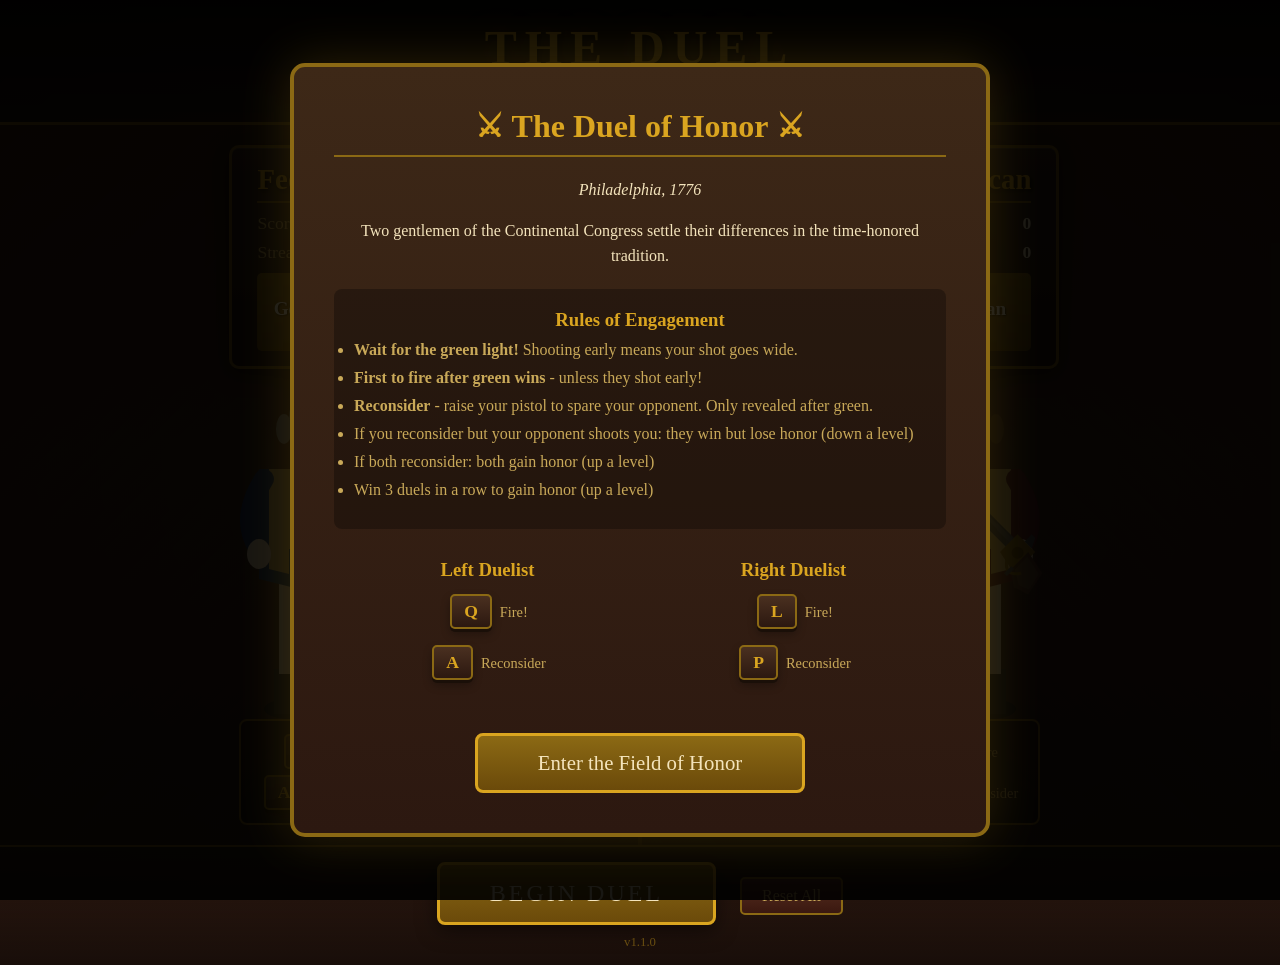
==== duel/index.html @ b69db651 "Fix keyboard input, add version, continuous play mode - v1.1.0: Add version number in footer - Fix k" ====
<!DOCTYPE html>
<html lang="en">
<head>
    <meta charset="UTF-8">
    <meta name="viewport" content="width=device-width, initial-scale=1.0">
    <title>The Duel - 1776</title>
    <style>
        * {
            margin: 0;
            padding: 0;
            box-sizing: border-box;
        }

        @keyframes flicker {
            0%, 100% { opacity: 1; }
            50% { opacity: 0.8; }
        }

        @keyframes pulse {
            0%, 100% { transform: scale(1); }
            50% { transform: scale(1.05); }
        }

        @keyframes shake {
            0%, 100% { transform: translateX(0); }
            25% { transform: translateX(-5px); }
            75% { transform: translateX(5px); }
        }

        @keyframes smoke {
            0% { opacity: 0.8; transform: translateY(0) scale(1); }
            100% { opacity: 0; transform: translateY(-50px) scale(2); }
        }

        @keyframes recoil-left {
            0% { transform: rotate(-45deg) translateX(0); }
            20% { transform: rotate(-30deg) translateX(-10px); }
            100% { transform: rotate(-45deg) translateX(0); }
        }

        @keyframes recoil-right {
            0% { transform: rotate(45deg) scaleX(-1) translateX(0); }
            20% { transform: rotate(30deg) scaleX(-1) translateX(-10px); }
            100% { transform: rotate(45deg) scaleX(-1) translateX(0); }
        }

        @keyframes raise-left {
            0% { transform: rotate(-45deg); }
            100% { transform: rotate(-120deg); }
        }

        @keyframes raise-right {
            0% { transform: rotate(45deg) scaleX(-1); }
            100% { transform: rotate(120deg) scaleX(-1); }
        }

        body {
            font-family: 'Georgia', serif;
            background: linear-gradient(to bottom, #2c1810 0%, #4a3020 50%, #3d2817 100%);
            min-height: 100vh;
            color: #f4e4bc;
            overflow: hidden;
            outline: none;
        }

        .game-container {
            display: flex;
            flex-direction: column;
            height: 100vh;
            background-image:
                radial-gradient(ellipse at center, transparent 0%, rgba(0,0,0,0.3) 100%);
        }

        /* Header */
        .header {
            text-align: center;
            padding: 20px;
            background: linear-gradient(to bottom, rgba(0,0,0,0.5), transparent);
            border-bottom: 3px solid #8b6914;
        }

        .title {
            font-size: 3rem;
            font-weight: bold;
            text-shadow: 3px 3px 6px rgba(0,0,0,0.8), 0 0 20px rgba(139,105,20,0.5);
            letter-spacing: 8px;
            color: #daa520;
            animation: flicker 3s infinite;
        }

        .subtitle {
            font-size: 1.2rem;
            font-style: italic;
            color: #c9a959;
            margin-top: 5px;
        }

        /* Main Arena */
        .arena {
            flex: 1;
            display: flex;
            position: relative;
        }

        /* Player Sides */
        .player-side {
            flex: 1;
            display: flex;
            flex-direction: column;
            align-items: center;
            justify-content: space-between;
            padding: 20px;
            position: relative;
        }

        .player-left {
            background: linear-gradient(135deg, rgba(70,40,20,0.8) 0%, transparent 100%);
            border-right: 2px solid rgba(139,105,20,0.3);
        }

        .player-right {
            background: linear-gradient(225deg, rgba(70,40,20,0.8) 0%, transparent 100%);
            border-left: 2px solid rgba(139,105,20,0.3);
        }

        /* Player Stats */
        .player-stats {
            background: linear-gradient(to bottom, #3d2817, #2c1810);
            border: 3px solid #8b6914;
            border-radius: 10px;
            padding: 15px 25px;
            text-align: center;
            box-shadow: 0 5px 20px rgba(0,0,0,0.5), inset 0 1px 0 rgba(255,255,255,0.1);
        }

        .player-name {
            font-size: 1.8rem;
            font-weight: bold;
            color: #daa520;
            text-shadow: 2px 2px 4px rgba(0,0,0,0.8);
            margin-bottom: 10px;
            border-bottom: 2px solid #8b6914;
            padding-bottom: 5px;
        }

        .stat-row {
            display: flex;
            justify-content: space-between;
            margin: 8px 0;
            font-size: 1.1rem;
        }

        .stat-label {
            color: #c9a959;
        }

        .stat-value {
            color: #f4e4bc;
            font-weight: bold;
            min-width: 40px;
            text-align: right;
        }

        .level-display {
            margin-top: 10px;
            padding: 8px 15px;
            background: linear-gradient(to bottom, #8b6914, #6b4a0a);
            border-radius: 5px;
            font-size: 1.2rem;
        }

        .level-title {
            font-size: 0.9rem;
            color: #f4e4bc;
        }

        .level-name {
            font-weight: bold;
            color: #fff;
            text-shadow: 1px 1px 2px rgba(0,0,0,0.8);
        }

        /* Duelist Display */
        .duelist-area {
            flex: 1;
            display: flex;
            align-items: center;
            justify-content: center;
            position: relative;
        }

        .duelist {
            position: relative;
            width: 200px;
            height: 350px;
        }

        .duelist-body {
            position: absolute;
            bottom: 0;
            width: 100%;
            height: 100%;
        }

        .pistol-container {
            position: absolute;
            width: 120px;
            height: 60px;
            transition: transform 0.3s ease;
        }

        .player-left .pistol-container {
            right: -20px;
            top: 100px;
            transform: rotate(-45deg);
            transform-origin: left center;
        }

        .player-right .pistol-container {
            left: -20px;
            top: 100px;
            transform: rotate(45deg) scaleX(-1);
            transform-origin: right center;
        }

        .pistol-container.firing-left {
            animation: recoil-left 0.3s ease-out;
        }

        .pistol-container.firing-right {
            animation: recoil-right 0.3s ease-out;
        }

        .pistol-container.raised-left {
            animation: raise-left 0.5s ease-out forwards;
        }

        .pistol-container.raised-right {
            animation: raise-right 0.5s ease-out forwards;
        }

        .smoke-effect {
            position: absolute;
            width: 40px;
            height: 40px;
            background: radial-gradient(circle, rgba(200,200,200,0.8) 0%, transparent 70%);
            border-radius: 50%;
            pointer-events: none;
            opacity: 0;
        }

        .smoke-effect.active {
            animation: smoke 1s ease-out forwards;
        }

        .player-left .smoke-effect {
            right: -60px;
            top: 80px;
        }

        .player-right .smoke-effect {
            left: -60px;
            top: 80px;
        }

        /* Controls Display */
        .controls-display {
            background: rgba(0,0,0,0.3);
            border: 2px solid #8b6914;
            border-radius: 8px;
            padding: 10px 20px;
            text-align: center;
        }

        .control-key {
            display: inline-block;
            background: linear-gradient(to bottom, #4a3020, #2c1810);
            border: 2px solid #8b6914;
            border-radius: 5px;
            padding: 5px 12px;
            margin: 3px;
            font-weight: bold;
            font-size: 1.1rem;
            color: #daa520;
            box-shadow: 0 3px 0 #1a0f08, 0 5px 10px rgba(0,0,0,0.3);
        }

        .control-label {
            font-size: 0.9rem;
            color: #c9a959;
            margin-left: 5px;
        }

        /* Center Area - Countdown */
        .center-area {
            position: absolute;
            left: 50%;
            top: 50%;
            transform: translate(-50%, -50%);
            text-align: center;
            z-index: 10;
        }

        .countdown-lights {
            display: flex;
            flex-direction: column;
            gap: 15px;
            padding: 30px;
            background: linear-gradient(to bottom, #1a1a1a, #2d2d2d);
            border: 4px solid #444;
            border-radius: 15px;
            box-shadow: 0 10px 40px rgba(0,0,0,0.8), inset 0 2px 0 rgba(255,255,255,0.1);
        }

        .light-row {
            display: flex;
            gap: 15px;
            justify-content: center;
        }

        .light {
            width: 40px;
            height: 40px;
            border-radius: 50%;
            background: #333;
            border: 3px solid #555;
            box-shadow: inset 0 -5px 10px rgba(0,0,0,0.5);
            transition: all 0.2s ease;
        }

        .light.red-on {
            background: radial-gradient(circle at 30% 30%, #ff6666, #cc0000);
            box-shadow: 0 0 20px #ff0000, 0 0 40px #ff0000, inset 0 -5px 10px rgba(0,0,0,0.3);
        }

        .light.green-on {
            background: radial-gradient(circle at 30% 30%, #66ff66, #00cc00);
            box-shadow: 0 0 20px #00ff00, 0 0 40px #00ff00, inset 0 -5px 10px rgba(0,0,0,0.3);
        }

        /* Messages */
        .message-display {
            position: absolute;
            left: 50%;
            top: 30%;
            transform: translate(-50%, -50%);
            text-align: center;
            z-index: 20;
        }

        .message-text {
            font-size: 2.5rem;
            font-weight: bold;
            text-shadow: 3px 3px 6px rgba(0,0,0,0.8);
            padding: 20px 40px;
            background: rgba(0,0,0,0.7);
            border: 3px solid #8b6914;
            border-radius: 10px;
        }

        .message-text.winner {
            color: #ffd700;
            animation: pulse 0.5s infinite;
        }

        .message-text.draw {
            color: #87ceeb;
        }

        .message-text.early {
            color: #ff6b6b;
            animation: shake 0.3s infinite;
        }

        .message-text.honor {
            color: #9370db;
        }

        /* Action Display */
        .action-display {
            position: absolute;
            bottom: 150px;
            font-size: 1.5rem;
            padding: 10px 20px;
            background: rgba(0,0,0,0.7);
            border-radius: 8px;
            border: 2px solid #8b6914;
            opacity: 0;
            transition: opacity 0.3s ease;
        }

        .action-display.visible {
            opacity: 1;
        }

        .action-display.shot {
            color: #ff6b6b;
        }

        .action-display.reconsidered {
            color: #87ceeb;
        }

        .action-display.early {
            color: #ff4444;
        }

        .player-left .action-display {
            left: 50%;
            transform: translateX(-50%);
        }

        .player-right .action-display {
            right: 50%;
            transform: translateX(50%);
        }

        /* Footer */
        .footer {
            text-align: center;
            padding: 15px;
            background: linear-gradient(to top, rgba(0,0,0,0.5), transparent);
            border-top: 2px solid #8b6914;
        }

        .start-btn {
            background: linear-gradient(to bottom, #8b6914, #6b4a0a);
            color: #f4e4bc;
            border: 3px solid #daa520;
            padding: 15px 50px;
            font-size: 1.5rem;
            font-family: 'Georgia', serif;
            cursor: pointer;
            border-radius: 8px;
            box-shadow: 0 5px 20px rgba(0,0,0,0.5);
            transition: all 0.2s ease;
            text-transform: uppercase;
            letter-spacing: 3px;
        }

        .start-btn:hover {
            background: linear-gradient(to bottom, #a07818, #8b6914);
            transform: translateY(-2px);
            box-shadow: 0 8px 25px rgba(0,0,0,0.6);
        }

        .start-btn:active {
            transform: translateY(0);
        }

        .start-btn:disabled {
            opacity: 0.5;
            cursor: not-allowed;
            transform: none;
        }

        .reset-btn {
            background: linear-gradient(to bottom, #5a3020, #3a1810);
            color: #c9a959;
            border: 2px solid #8b6914;
            padding: 8px 20px;
            font-size: 1rem;
            font-family: 'Georgia', serif;
            cursor: pointer;
            border-radius: 5px;
            margin-left: 20px;
            transition: all 0.2s ease;
        }

        .reset-btn:hover {
            background: linear-gradient(to bottom, #6a4030, #4a2820);
        }

        .version {
            margin-top: 10px;
            font-size: 0.8rem;
            color: #8b6914;
            opacity: 0.7;
        }

        /* Instructions Modal */
        .instructions-overlay {
            position: fixed;
            top: 0;
            left: 0;
            right: 0;
            bottom: 0;
            background: rgba(0,0,0,0.9);
            display: flex;
            align-items: center;
            justify-content: center;
            z-index: 100;
        }

        .instructions-overlay.hidden {
            display: none;
        }

        .instructions-box {
            background: linear-gradient(to bottom, #3d2817, #2c1810);
            border: 4px solid #8b6914;
            border-radius: 15px;
            padding: 40px;
            max-width: 700px;
            text-align: center;
            box-shadow: 0 0 50px rgba(139,105,20,0.3);
        }

        .instructions-box h2 {
            color: #daa520;
            font-size: 2rem;
            margin-bottom: 20px;
            border-bottom: 2px solid #8b6914;
            padding-bottom: 10px;
        }

        .instructions-box p {
            margin: 15px 0;
            line-height: 1.6;
            color: #f4e4bc;
        }

        .instructions-box .rules {
            text-align: left;
            margin: 20px 0;
            padding: 20px;
            background: rgba(0,0,0,0.3);
            border-radius: 8px;
        }

        .instructions-box .rules li {
            margin: 10px 0;
            color: #c9a959;
        }

        .instructions-box .keys-display {
            display: flex;
            justify-content: space-around;
            margin: 30px 0;
        }

        .key-group {
            text-align: center;
        }

        .key-group h3 {
            color: #daa520;
            margin-bottom: 10px;
        }

        .begin-btn {
            background: linear-gradient(to bottom, #8b6914, #6b4a0a);
            color: #f4e4bc;
            border: 3px solid #daa520;
            padding: 15px 60px;
            font-size: 1.3rem;
            font-family: 'Georgia', serif;
            cursor: pointer;
            border-radius: 8px;
            margin-top: 20px;
            transition: all 0.2s ease;
        }

        .begin-btn:hover {
            background: linear-gradient(to bottom, #a07818, #8b6914);
        }

        /* Level Stars */
        .level-stars {
            color: #ffd700;
            font-size: 1.2rem;
            letter-spacing: 3px;
        }
    </style>
</head>
<body tabindex="0">
    <!-- Instructions Overlay -->
    <div class="instructions-overlay" id="instructionsOverlay">
        <div class="instructions-box">
            <h2>⚔ The Duel of Honor ⚔</h2>
            <p><em>Philadelphia, 1776</em></p>
            <p>Two gentlemen of the Continental Congress settle their differences in the time-honored tradition.</p>

            <div class="rules">
                <h3 style="color: #daa520; text-align: center;">Rules of Engagement</h3>
                <ul>
                    <li><strong>Wait for the green light!</strong> Shooting early means your shot goes wide.</li>
                    <li><strong>First to fire after green wins</strong> - unless they shot early!</li>
                    <li><strong>Reconsider</strong> - raise your pistol to spare your opponent. Only revealed after green.</li>
                    <li>If you reconsider but your opponent shoots you: they win but lose honor (down a level)</li>
                    <li>If both reconsider: both gain honor (up a level)</li>
                    <li>Win 3 duels in a row to gain honor (up a level)</li>
                </ul>
            </div>

            <div class="keys-display">
                <div class="key-group">
                    <h3>Left Duelist</h3>
                    <div><span class="control-key">Q</span><span class="control-label">Fire!</span></div>
                    <div style="margin-top: 10px;"><span class="control-key">A</span><span class="control-label">Reconsider</span></div>
                </div>
                <div class="key-group">
                    <h3>Right Duelist</h3>
                    <div><span class="control-key">L</span><span class="control-label">Fire!</span></div>
                    <div style="margin-top: 10px;"><span class="control-key">P</span><span class="control-label">Reconsider</span></div>
                </div>
            </div>

            <button class="begin-btn" onclick="closeInstructions()">Enter the Field of Honor</button>
        </div>
    </div>

    <div class="game-container">
        <!-- Header -->
        <header class="header">
            <h1 class="title">THE DUEL</h1>
            <p class="subtitle">A Matter of Honor — Anno Domini 1776</p>
        </header>

        <!-- Main Arena -->
        <main class="arena">
            <!-- Left Player -->
            <div class="player-side player-left">
                <div class="player-stats">
                    <div class="player-name">Federalist</div>
                    <div class="stat-row">
                        <span class="stat-label">Score:</span>
                        <span class="stat-value" id="leftScore">0</span>
                    </div>
                    <div class="stat-row">
                        <span class="stat-label">Streak:</span>
                        <span class="stat-value" id="leftStreak">0</span>
                    </div>
                    <div class="level-display">
                        <div class="level-title">Rank</div>
                        <div class="level-name" id="leftLevel">Gentleman</div>
                        <div class="level-stars" id="leftStars">★</div>
                    </div>
                </div>

                <div class="duelist-area">
                    <div class="duelist">
                        <div class="duelist-body">
                            <!-- SVG Duelist Left -->
                            <svg viewBox="0 0 200 350" xmlns="http://www.w3.org/2000/svg">
                                <!-- Boots -->
                                <ellipse cx="70" cy="340" rx="25" ry="10" fill="#1a1a1a"/>
                                <ellipse cx="130" cy="340" rx="25" ry="10" fill="#1a1a1a"/>
                                <rect x="55" y="300" width="30" height="45" fill="#2a2a2a"/>
                                <rect x="115" y="300" width="30" height="45" fill="#2a2a2a"/>

                                <!-- Breeches -->
                                <path d="M60 200 L60 305 L90 305 L100 200 Z" fill="#d4c4a0"/>
                                <path d="M100 200 L110 305 L140 305 L140 200 Z" fill="#d4c4a0"/>

                                <!-- Coat -->
                                <path d="M40 100 L40 210 L80 220 L100 210 L120 220 L160 210 L160 100 Z" fill="#1e3a5f"/>
                                <path d="M50 100 L50 200 L70 205 L70 100 Z" fill="#c9a959"/>
                                <path d="M130 100 L130 205 L150 200 L150 100 Z" fill="#c9a959"/>

                                <!-- Waistcoat -->
                                <rect x="70" y="100" width="60" height="80" fill="#c9a959"/>
                                <circle cx="100" cy="120" r="4" fill="#8b6914"/>
                                <circle cx="100" cy="140" r="4" fill="#8b6914"/>
                                <circle cx="100" cy="160" r="4" fill="#8b6914"/>

                                <!-- Collar/Cravat -->
                                <ellipse cx="100" cy="95" rx="25" ry="10" fill="#fff"/>

                                <!-- Head -->
                                <ellipse cx="100" cy="60" rx="30" ry="35" fill="#e8d0b0"/>

                                <!-- Face -->
                                <ellipse cx="88" cy="55" rx="4" ry="3" fill="#2a2a2a"/>
                                <ellipse cx="112" cy="55" rx="4" ry="3" fill="#2a2a2a"/>
                                <path d="M95 70 Q100 75 105 70" stroke="#8b6914" fill="none" stroke-width="2"/>

                                <!-- Hair/Wig -->
                                <path d="M70 50 Q70 20 100 15 Q130 20 130 50" fill="#888"/>
                                <ellipse cx="65" cy="60" rx="8" ry="15" fill="#888"/>
                                <ellipse cx="135" cy="60" rx="8" ry="15" fill="#888"/>

                                <!-- Arm (right, holding pistol) -->
                                <g id="leftArm">
                                    <path d="M155 110 Q180 130 175 160" stroke="#1e3a5f" fill="none" stroke-width="20" stroke-linecap="round"/>
                                    <ellipse cx="175" cy="165" rx="12" ry="15" fill="#e8d0b0"/>
                                </g>

                                <!-- Left arm -->
                                <path d="M45 110 Q20 150 40 180" stroke="#1e3a5f" fill="none" stroke-width="20" stroke-linecap="round"/>
                                <ellipse cx="40" cy="185" rx="12" ry="15" fill="#e8d0b0"/>
                            </svg>
                        </div>
                        <div class="pistol-container" id="leftPistol">
                            <!-- SVG Pistol -->
                            <svg viewBox="0 0 120 60" xmlns="http://www.w3.org/2000/svg">
                                <!-- Barrel -->
                                <rect x="50" y="20" width="70" height="12" rx="2" fill="#4a4a4a"/>
                                <rect x="50" y="22" width="70" height="4" fill="#5a5a5a"/>

                                <!-- Barrel end -->
                                <ellipse cx="120" cy="26" rx="3" ry="6" fill="#3a3a3a"/>

                                <!-- Lock plate -->
                                <path d="M30 15 L55 15 L55 40 L30 45 Z" fill="#8b6914"/>
                                <circle cx="42" cy="28" r="6" fill="#6b4a0a"/>

                                <!-- Hammer -->
                                <path d="M35 15 L40 5 L45 5 L45 15" fill="#4a4a4a"/>

                                <!-- Grip -->
                                <path d="M10 25 L35 20 L35 45 L20 55 L5 50 Z" fill="#5a3a20"/>
                                <path d="M12 28 L32 24 L32 42 L18 50 L8 46 Z" fill="#6b4a30"/>

                                <!-- Trigger guard -->
                                <path d="M25 40 Q35 55 45 40" stroke="#8b6914" fill="none" stroke-width="3"/>

                                <!-- Trigger -->
                                <rect x="33" y="42" width="4" height="10" fill="#4a4a4a"/>
                            </svg>
                            <div class="smoke-effect" id="leftSmoke"></div>
                        </div>
                    </div>
                    <div class="action-display" id="leftAction"></div>
                </div>

                <div class="controls-display">
                    <div><span class="control-key">Q</span><span class="control-label">Fire</span></div>
                    <div><span class="control-key">A</span><span class="control-label">Reconsider</span></div>
                </div>
            </div>

            <!-- Center - Countdown -->
            <div class="center-area">
                <div class="countdown-lights" id="countdownLights">
                    <div class="light-row">
                        <div class="light" id="light1"></div>
                        <div class="light" id="light2"></div>
                    </div>
                    <div class="light-row">
                        <div class="light" id="light3"></div>
                        <div class="light" id="light4"></div>
                    </div>
                    <div class="light-row">
                        <div class="light" id="light5"></div>
                        <div class="light" id="light6"></div>
                    </div>
                    <div class="light-row">
                        <div class="light green" id="lightGreen1"></div>
                        <div class="light green" id="lightGreen2"></div>
                    </div>
                </div>
                <div class="message-display" id="messageDisplay" style="display: none;">
                    <div class="message-text" id="messageText"></div>
                </div>
            </div>

            <!-- Right Player -->
            <div class="player-side player-right">
                <div class="player-stats">
                    <div class="player-name">Republican</div>
                    <div class="stat-row">
                        <span class="stat-label">Score:</span>
                        <span class="stat-value" id="rightScore">0</span>
                    </div>
                    <div class="stat-row">
                        <span class="stat-label">Streak:</span>
                        <span class="stat-value" id="rightStreak">0</span>
                    </div>
                    <div class="level-display">
                        <div class="level-title">Rank</div>
                        <div class="level-name" id="rightLevel">Gentleman</div>
                        <div class="level-stars" id="rightStars">★</div>
                    </div>
                </div>

                <div class="duelist-area">
                    <div class="duelist">
                        <div class="duelist-body">
                            <!-- SVG Duelist Right (mirrored) -->
                            <svg viewBox="0 0 200 350" xmlns="http://www.w3.org/2000/svg" style="transform: scaleX(-1);">
                                <!-- Boots -->
                                <ellipse cx="70" cy="340" rx="25" ry="10" fill="#1a1a1a"/>
                                <ellipse cx="130" cy="340" rx="25" ry="10" fill="#1a1a1a"/>
                                <rect x="55" y="300" width="30" height="45" fill="#2a2a2a"/>
                                <rect x="115" y="300" width="30" height="45" fill="#2a2a2a"/>

                                <!-- Breeches -->
                                <path d="M60 200 L60 305 L90 305 L100 200 Z" fill="#d4c4a0"/>
                                <path d="M100 200 L110 305 L140 305 L140 200 Z" fill="#d4c4a0"/>

                                <!-- Coat - Different color -->
                                <path d="M40 100 L40 210 L80 220 L100 210 L120 220 L160 210 L160 100 Z" fill="#5a1e1e"/>
                                <path d="M50 100 L50 200 L70 205 L70 100 Z" fill="#c9a959"/>
                                <path d="M130 100 L130 205 L150 200 L150 100 Z" fill="#c9a959"/>

                                <!-- Waistcoat -->
                                <rect x="70" y="100" width="60" height="80" fill="#c9a959"/>
                                <circle cx="100" cy="120" r="4" fill="#8b6914"/>
                                <circle cx="100" cy="140" r="4" fill="#8b6914"/>
                                <circle cx="100" cy="160" r="4" fill="#8b6914"/>

                                <!-- Collar/Cravat -->
                                <ellipse cx="100" cy="95" rx="25" ry="10" fill="#fff"/>

                                <!-- Head -->
                                <ellipse cx="100" cy="60" rx="30" ry="35" fill="#e8d0b0"/>

                                <!-- Face -->
                                <ellipse cx="88" cy="55" rx="4" ry="3" fill="#2a2a2a"/>
                                <ellipse cx="112" cy="55" rx="4" ry="3" fill="#2a2a2a"/>
                                <path d="M95 70 Q100 75 105 70" stroke="#8b6914" fill="none" stroke-width="2"/>

                                <!-- Hair/Wig -->
                                <path d="M70 50 Q70 20 100 15 Q130 20 130 50" fill="#654321"/>
                                <ellipse cx="65" cy="60" rx="8" ry="15" fill="#654321"/>
                                <ellipse cx="135" cy="60" rx="8" ry="15" fill="#654321"/>

                                <!-- Arm (right, holding pistol) -->
                                <g id="rightArm">
                                    <path d="M155 110 Q180 130 175 160" stroke="#5a1e1e" fill="none" stroke-width="20" stroke-linecap="round"/>
                                    <ellipse cx="175" cy="165" rx="12" ry="15" fill="#e8d0b0"/>
                                </g>

                                <!-- Left arm -->
                                <path d="M45 110 Q20 150 40 180" stroke="#5a1e1e" fill="none" stroke-width="20" stroke-linecap="round"/>
                                <ellipse cx="40" cy="185" rx="12" ry="15" fill="#e8d0b0"/>
                            </svg>
                        </div>
                        <div class="pistol-container" id="rightPistol">
                            <!-- SVG Pistol -->
                            <svg viewBox="0 0 120 60" xmlns="http://www.w3.org/2000/svg">
                                <rect x="50" y="20" width="70" height="12" rx="2" fill="#4a4a4a"/>
                                <rect x="50" y="22" width="70" height="4" fill="#5a5a5a"/>
                                <ellipse cx="120" cy="26" rx="3" ry="6" fill="#3a3a3a"/>
                                <path d="M30 15 L55 15 L55 40 L30 45 Z" fill="#8b6914"/>
                                <circle cx="42" cy="28" r="6" fill="#6b4a0a"/>
                                <path d="M35 15 L40 5 L45 5 L45 15" fill="#4a4a4a"/>
                                <path d="M10 25 L35 20 L35 45 L20 55 L5 50 Z" fill="#5a3a20"/>
                                <path d="M12 28 L32 24 L32 42 L18 50 L8 46 Z" fill="#6b4a30"/>
                                <path d="M25 40 Q35 55 45 40" stroke="#8b6914" fill="none" stroke-width="3"/>
                                <rect x="33" y="42" width="4" height="10" fill="#4a4a4a"/>
                            </svg>
                            <div class="smoke-effect" id="rightSmoke"></div>
                        </div>
                    </div>
                    <div class="action-display" id="rightAction"></div>
                </div>

                <div class="controls-display">
                    <div><span class="control-key">L</span><span class="control-label">Fire</span></div>
                    <div><span class="control-key">P</span><span class="control-label">Reconsider</span></div>
                </div>
            </div>
        </main>

        <!-- Footer -->
        <footer class="footer">
            <button class="start-btn" id="startBtn" onclick="toggleDuel()">Begin Duel</button>
            <button class="reset-btn" onclick="resetGame()">Reset All</button>
            <div class="version">v1.1.0</div>
        </footer>
    </div>

    <script>
        // Game State
        const LEVELS = [
            { name: 'Scoundrel', stars: 0 },
            { name: 'Gentleman', stars: 1 },
            { name: 'Esquire', stars: 2 },
            { name: 'Captain', stars: 3 },
            { name: 'Colonel', stars: 4 },
            { name: 'General', stars: 5 },
            { name: 'Founding Father', stars: 6 }
        ];

        let gameState = {
            left: { score: 0, streak: 0, level: 1 },
            right: { score: 0, streak: 0, level: 1 },
            inProgress: false,
            isRunning: false,  // continuous mode - are we actively dueling?
            countdownPhase: 0,
            greenLight: false,
            leftAction: null,  // 'shoot', 'reconsider', or null
            rightAction: null,
            leftActionTime: null,
            rightActionTime: null,
            roundResolved: false,
            nextRoundTimeout: null
        };

        // Load from localStorage
        function loadGame() {
            const saved = localStorage.getItem('duelGame');
            if (saved) {
                const data = JSON.parse(saved);
                gameState.left = data.left || { score: 0, streak: 0, level: 1 };
                gameState.right = data.right || { score: 0, streak: 0, level: 1 };
            }
            updateDisplay();
        }

        // Save to localStorage
        function saveGame() {
            localStorage.setItem('duelGame', JSON.stringify({
                left: gameState.left,
                right: gameState.right
            }));
        }

        // Update display
        function updateDisplay() {
            document.getElementById('leftScore').textContent = gameState.left.score;
            document.getElementById('leftStreak').textContent = gameState.left.streak;
            document.getElementById('rightScore').textContent = gameState.right.score;
            document.getElementById('rightStreak').textContent = gameState.right.streak;

            const leftLevel = LEVELS[Math.max(0, Math.min(gameState.left.level, LEVELS.length - 1))];
            const rightLevel = LEVELS[Math.max(0, Math.min(gameState.right.level, LEVELS.length - 1))];

            document.getElementById('leftLevel').textContent = leftLevel.name;
            document.getElementById('leftStars').textContent = '★'.repeat(leftLevel.stars) || '☆';
            document.getElementById('rightLevel').textContent = rightLevel.name;
            document.getElementById('rightStars').textContent = '★'.repeat(rightLevel.stars) || '☆';
        }

        // Reset all lights
        function resetLights() {
            for (let i = 1; i <= 6; i++) {
                document.getElementById('light' + i).classList.remove('red-on');
            }
            document.getElementById('lightGreen1').classList.remove('green-on');
            document.getElementById('lightGreen2').classList.remove('green-on');
        }

        // Reset round state
        function resetRound() {
            gameState.leftAction = null;
            gameState.rightAction = null;
            gameState.leftActionTime = null;
            gameState.rightActionTime = null;
            gameState.greenLight = false;
            gameState.countdownPhase = 0;
            gameState.roundResolved = false;

            // Reset visual states
            const leftPistol = document.getElementById('leftPistol');
            const rightPistol = document.getElementById('rightPistol');
            leftPistol.classList.remove('firing-left', 'raised-left');
            rightPistol.classList.remove('firing-right', 'raised-right');
            leftPistol.style.transform = '';
            rightPistol.style.transform = '';

            document.getElementById('leftSmoke').classList.remove('active');
            document.getElementById('rightSmoke').classList.remove('active');

            const leftAction = document.getElementById('leftAction');
            const rightAction = document.getElementById('rightAction');
            leftAction.classList.remove('visible', 'shot', 'reconsidered', 'early');
            rightAction.classList.remove('visible', 'shot', 'reconsidered', 'early');
            leftAction.textContent = '';
            rightAction.textContent = '';

            document.getElementById('messageDisplay').style.display = 'none';
            resetLights();
        }

        // Toggle continuous dueling mode
        function toggleDuel() {
            if (gameState.isRunning) {
                // Pause
                gameState.isRunning = false;
                if (gameState.nextRoundTimeout) {
                    clearTimeout(gameState.nextRoundTimeout);
                    gameState.nextRoundTimeout = null;
                }
                updateButtonState();
            } else {
                // Start
                gameState.isRunning = true;
                updateButtonState();
                startDuel();
            }
            // Keep focus on document for keyboard input
            document.body.focus();
        }

        function updateButtonState() {
            const btn = document.getElementById('startBtn');
            if (gameState.isRunning) {
                btn.textContent = 'Pause';
                btn.style.background = 'linear-gradient(to bottom, #8b4914, #6b2a0a)';
            } else {
                btn.textContent = 'Begin Duel';
                btn.style.background = '';
            }
        }

        // Start duel
        async function startDuel() {
            if (gameState.inProgress || !gameState.isRunning) return;

            resetRound();
            gameState.inProgress = true;

            // Random timing for each light (F1 style)
            const baseTiming = 800;
            const variance = 400;

            // Light up red lights one by one
            for (let i = 1; i <= 6; i += 2) {
                await sleep(baseTiming + Math.random() * variance);
                if (!gameState.inProgress || !gameState.isRunning) return;
                document.getElementById('light' + i).classList.add('red-on');
                document.getElementById('light' + (i + 1)).classList.add('red-on');
                gameState.countdownPhase = Math.ceil(i / 2);
            }

            // Random delay before green (1-3 seconds additional)
            await sleep(1000 + Math.random() * 2000);
            if (!gameState.inProgress || !gameState.isRunning) return;

            // Green light!
            gameState.greenLight = true;
            resetLights();
            document.getElementById('lightGreen1').classList.add('green-on');
            document.getElementById('lightGreen2').classList.add('green-on');

            // Check for pre-green actions and resolve
            setTimeout(() => resolveRound(), 100);
        }

        // Handle player actions
        function handleAction(player, action) {
            if (!gameState.inProgress || gameState.roundResolved) return;

            const actionKey = player + 'Action';
            const timeKey = player + 'ActionTime';

            // Only record first action
            if (gameState[actionKey] !== null) return;

            gameState[actionKey] = action;
            gameState[timeKey] = Date.now();

            // Visual feedback for shooting (immediate)
            if (action === 'shoot') {
                const pistol = document.getElementById(player + 'Pistol');
                const smoke = document.getElementById(player + 'Smoke');
                pistol.classList.add('firing-' + player);
                smoke.classList.add('active');

                // Show action if after green, or show "TOO EARLY" if before
                if (gameState.greenLight) {
                    showAction(player, 'FIRE!', 'shot');
                } else {
                    showAction(player, 'TOO EARLY!', 'early');
                }
            }

            // If both players have acted after green, resolve immediately
            if (gameState.greenLight && gameState.leftAction && gameState.rightAction) {
                resolveRound();
            }
        }

        function showAction(player, text, className) {
            const actionEl = document.getElementById(player + 'Action');
            actionEl.textContent = text;
            actionEl.classList.remove('shot', 'reconsidered', 'early');
            actionEl.classList.add('visible', className);
        }

        // Resolve the round
        function resolveRound() {
            if (gameState.roundResolved || !gameState.greenLight) return;
            gameState.roundResolved = true;

            const leftAction = gameState.leftAction;
            const rightAction = gameState.rightAction;
            const leftTime = gameState.leftActionTime;
            const rightTime = gameState.rightActionTime;

            // Determine if shots were early (before green light)
            // We'll use a simple heuristic: if action was recorded and greenLight wasn't set yet
            // Actually, we track this by checking if the action was set before greenLight became true
            // For simplicity, we'll check if the action display shows "TOO EARLY"
            const leftEarly = leftAction === 'shoot' && document.getElementById('leftAction').classList.contains('early');
            const rightEarly = rightAction === 'shoot' && document.getElementById('rightAction').classList.contains('early');

            // Show reconsider animations for those who chose it
            if (leftAction === 'reconsider') {
                const pistol = document.getElementById('leftPistol');
                pistol.classList.add('raised-left');
                showAction('left', 'MERCY!', 'reconsidered');
            }
            if (rightAction === 'reconsider') {
                const pistol = document.getElementById('rightPistol');
                pistol.classList.add('raised-right');
                showAction('right', 'MERCY!', 'reconsidered');
            }

            // Determine outcome
            let result = determineWinner(leftAction, rightAction, leftTime, rightTime, leftEarly, rightEarly);

            // Apply result after a short delay
            setTimeout(() => {
                applyResult(result);
                gameState.inProgress = false;

                // Auto-start next round if still running
                if (gameState.isRunning) {
                    gameState.nextRoundTimeout = setTimeout(() => {
                        if (gameState.isRunning) {
                            startDuel();
                        }
                    }, 2500); // Wait 2.5 seconds before next round
                }
            }, 1000);
        }

        function determineWinner(leftAction, rightAction, leftTime, rightTime, leftEarly, rightEarly) {
            // Both reconsider
            if (leftAction === 'reconsider' && rightAction === 'reconsider') {
                return { type: 'both_reconsider' };
            }

            // One reconsiders, other shoots
            if (leftAction === 'reconsider' && rightAction === 'shoot') {
                if (rightEarly) {
                    return { type: 'left_survives_early', winner: 'left' };
                }
                return { type: 'shot_merciful', winner: 'right', loser: 'left' };
            }
            if (rightAction === 'reconsider' && leftAction === 'shoot') {
                if (leftEarly) {
                    return { type: 'right_survives_early', winner: 'right' };
                }
                return { type: 'shot_merciful', winner: 'left', loser: 'right' };
            }

            // Both shoot
            if (leftAction === 'shoot' && rightAction === 'shoot') {
                if (leftEarly && rightEarly) {
                    return { type: 'both_early' };
                }
                if (leftEarly) {
                    return { type: 'winner', winner: 'right' };
                }
                if (rightEarly) {
                    return { type: 'winner', winner: 'left' };
                }
                // Both shot after green - faster wins
                if (leftTime < rightTime) {
                    return { type: 'winner', winner: 'left' };
                } else if (rightTime < leftTime) {
                    return { type: 'winner', winner: 'right' };
                } else {
                    return { type: 'draw' };
                }
            }

            // Only one shot (other did nothing)
            if (leftAction === 'shoot' && !rightAction) {
                if (leftEarly) {
                    return { type: 'early_miss', shooter: 'left' };
                }
                return { type: 'winner', winner: 'left' };
            }
            if (rightAction === 'shoot' && !leftAction) {
                if (rightEarly) {
                    return { type: 'early_miss', shooter: 'right' };
                }
                return { type: 'winner', winner: 'right' };
            }

            // One reconsiders, other does nothing
            if (leftAction === 'reconsider' && !rightAction) {
                return { type: 'standoff', merciful: 'left' };
            }
            if (rightAction === 'reconsider' && !leftAction) {
                return { type: 'standoff', merciful: 'right' };
            }

            // Neither did anything
            return { type: 'standoff' };
        }

        function applyResult(result) {
            const msgDisplay = document.getElementById('messageDisplay');
            const msgText = document.getElementById('messageText');
            msgDisplay.style.display = 'block';

            switch (result.type) {
                case 'winner':
                    msgText.textContent = (result.winner === 'left' ? 'FEDERALIST' : 'REPUBLICAN') + ' WINS!';
                    msgText.className = 'message-text winner';
                    addWin(result.winner);
                    addLoss(result.winner === 'left' ? 'right' : 'left');
                    break;

                case 'both_reconsider':
                    msgText.textContent = 'HONOR PREVAILS!';
                    msgText.className = 'message-text honor';
                    levelUp('left');
                    levelUp('right');
                    gameState.left.streak = 0;
                    gameState.right.streak = 0;
                    break;

                case 'shot_merciful':
                    msgText.textContent = (result.winner === 'left' ? 'FEDERALIST' : 'REPUBLICAN') + ' WINS... WITHOUT HONOR';
                    msgText.className = 'message-text winner';
                    addWin(result.winner);
                    levelDown(result.winner); // Winner loses honor for shooting merciful opponent
                    addLoss(result.loser);
                    break;

                case 'both_early':
                    msgText.textContent = 'BOTH FIRED EARLY! DRAW!';
                    msgText.className = 'message-text draw';
                    gameState.left.streak = 0;
                    gameState.right.streak = 0;
                    break;

                case 'draw':
                    msgText.textContent = 'A DRAW!';
                    msgText.className = 'message-text draw';
                    gameState.left.streak = 0;
                    gameState.right.streak = 0;
                    break;

                case 'early_miss':
                    msgText.textContent = (result.shooter === 'left' ? 'FEDERALIST' : 'REPUBLICAN') + ' FIRED EARLY! MISS!';
                    msgText.className = 'message-text early';
                    break;

                case 'left_survives_early':
                case 'right_survives_early':
                    msgText.textContent = (result.winner === 'left' ? 'FEDERALIST' : 'REPUBLICAN') + ' SURVIVES! OPPONENT MISSED!';
                    msgText.className = 'message-text winner';
                    break;

                case 'standoff':
                    msgText.textContent = 'STANDOFF... NO SHOTS FIRED';
                    msgText.className = 'message-text draw';
                    break;
            }

            updateDisplay();
            saveGame();
        }

        function addWin(player) {
            gameState[player].score += 100;
            gameState[player].streak += 1;

            // Check for streak level up
            if (gameState[player].streak >= 3) {
                levelUp(player);
                gameState[player].streak = 0;
            }
        }

        function addLoss(player) {
            gameState[player].streak = 0;
        }

        function levelUp(player) {
            if (gameState[player].level < LEVELS.length - 1) {
                gameState[player].level += 1;
                gameState[player].score += 50;
            }
        }

        function levelDown(player) {
            if (gameState[player].level > 0) {
                gameState[player].level -= 1;
            }
        }

        function sleep(ms) {
            return new Promise(resolve => setTimeout(resolve, ms));
        }

        function resetGame() {
            if (confirm('Reset all scores and progress?')) {
                // Stop any ongoing game
                if (gameState.nextRoundTimeout) {
                    clearTimeout(gameState.nextRoundTimeout);
                }
                gameState = {
                    left: { score: 0, streak: 0, level: 1 },
                    right: { score: 0, streak: 0, level: 1 },
                    inProgress: false,
                    isRunning: false,
                    countdownPhase: 0,
                    greenLight: false,
                    leftAction: null,
                    rightAction: null,
                    leftActionTime: null,
                    rightActionTime: null,
                    roundResolved: false,
                    nextRoundTimeout: null
                };
                resetRound();
                updateDisplay();
                updateButtonState();
                saveGame();
            }
        }

        function closeInstructions() {
            document.getElementById('instructionsOverlay').classList.add('hidden');
            localStorage.setItem('duelInstructionsSeen', 'true');
        }

        // Keyboard handling
        document.addEventListener('keydown', (e) => {
            const key = e.key.toLowerCase();

            // Allow spacebar to toggle duel even when not in progress
            if (key === ' ' || key === 'spacebar') {
                e.preventDefault();
                toggleDuel();
                return;
            }

            if (!gameState.inProgress) return;

            switch (key) {
                case 'q':
                    e.preventDefault();
                    handleAction('left', 'shoot');
                    break;
                case 'a':
                    e.preventDefault();
                    handleAction('left', 'reconsider');
                    break;
                case 'l':
                    e.preventDefault();
                    handleAction('right', 'shoot');
                    break;
                case 'p':
                    e.preventDefault();
                    handleAction('right', 'reconsider');
                    break;
            }
        });

        // Initialize
        window.onload = function() {
            loadGame();

            // Show instructions if first time
            if (!localStorage.getItem('duelInstructionsSeen')) {
                document.getElementById('instructionsOverlay').classList.remove('hidden');
            } else {
                document.getElementById('instructionsOverlay').classList.add('hidden');
            }

            // Ensure body can receive keyboard events
            document.body.focus();
        };

        // Keep focus on body when clicking buttons
        document.addEventListener('click', (e) => {
            if (e.target.tagName === 'BUTTON') {
                setTimeout(() => document.body.focus(), 10);
            }
        });
    </script>
</body>
</html>
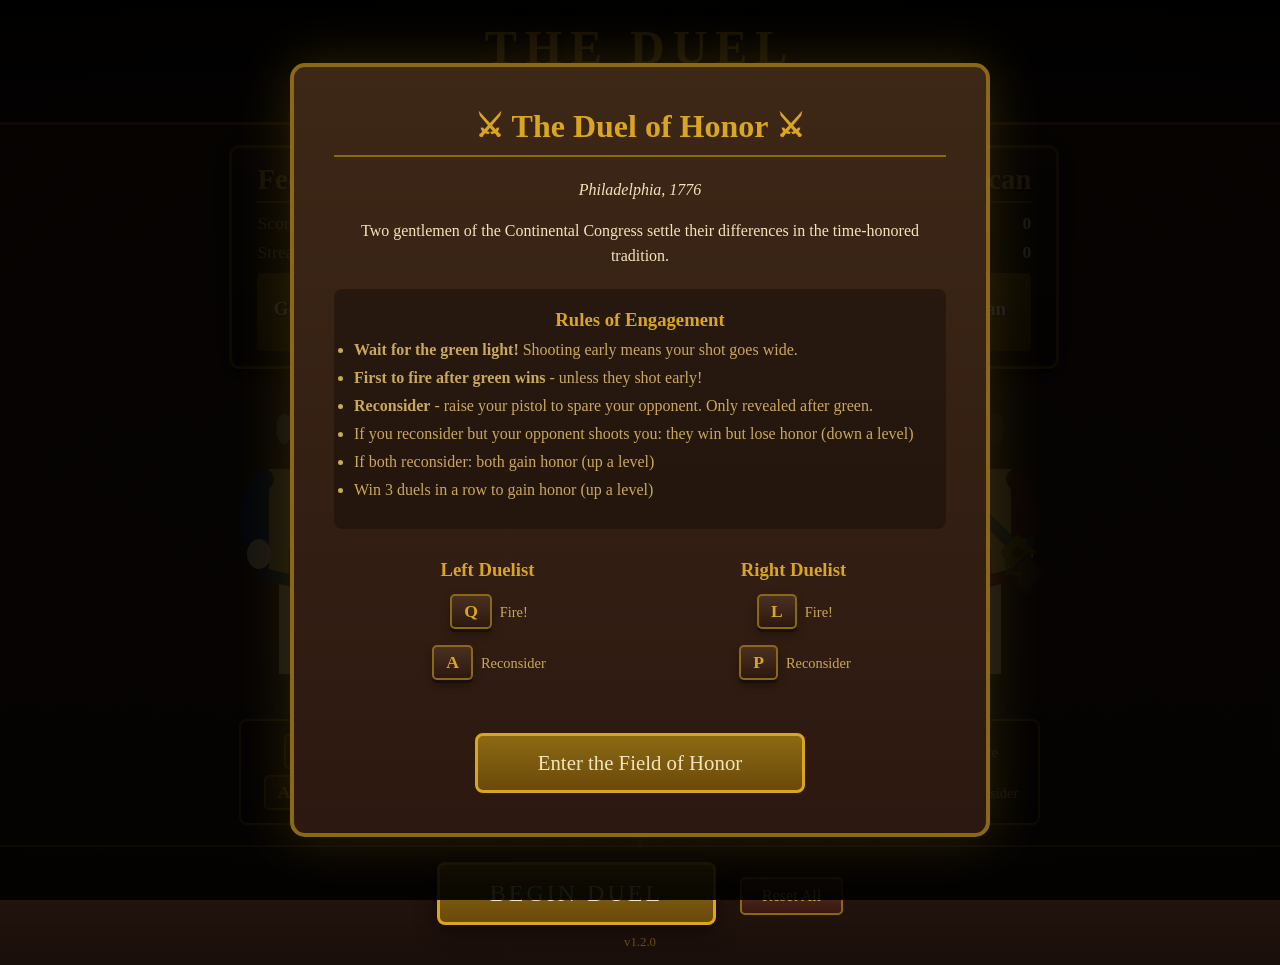
==== commit 50eda7d7: "Fix post-green shooting bug, add console debugging v1.2.0 fixes: - Bug: resolveRound() was called 10" ====
--- a/duel/index.html
+++ b/duel/index.html
@@ -858,7 +858,7 @@
         <footer class="footer">
             <button class="start-btn" id="startBtn" onclick="toggleDuel()">Begin Duel</button>
             <button class="reset-btn" onclick="resetGame()">Reset All</button>
-            <div class="version">v1.1.0</div>
+            <div class="version">v1.2.0</div>
         </footer>
     </div>
 
@@ -886,7 +886,8 @@
             leftActionTime: null,
             rightActionTime: null,
             roundResolved: false,
-            nextRoundTimeout: null
+            nextRoundTimeout: null,
+            standoffTimeout: null
         };
 
         // Load from localStorage
@@ -935,6 +936,7 @@
 
         // Reset round state
         function resetRound() {
+            console.log('[DUEL] resetRound called');
             gameState.leftAction = null;
             gameState.rightAction = null;
             gameState.leftActionTime = null;
@@ -942,6 +944,12 @@
             gameState.greenLight = false;
             gameState.countdownPhase = 0;
             gameState.roundResolved = false;
+
+            // Clear any pending timeouts
+            if (gameState.standoffTimeout) {
+                clearTimeout(gameState.standoffTimeout);
+                gameState.standoffTimeout = null;
+            }
 
             // Reset visual states
             const leftPistol = document.getElementById('leftPistol');
@@ -1022,26 +1030,54 @@
 
             // Green light!
             gameState.greenLight = true;
+            console.log('[DUEL] GREEN LIGHT! greenLight =', gameState.greenLight);
             resetLights();
             document.getElementById('lightGreen1').classList.add('green-on');
             document.getElementById('lightGreen2').classList.add('green-on');
 
-            // Check for pre-green actions and resolve
-            setTimeout(() => resolveRound(), 100);
+            // Check if both players already acted before green (early shots/reconsiders)
+            if (gameState.leftAction && gameState.rightAction) {
+                console.log('[DUEL] Both players already acted before green, resolving now');
+                resolveRound();
+            } else {
+                // Set a timeout for standoff if no one acts within 5 seconds
+                gameState.standoffTimeout = setTimeout(() => {
+                    console.log('[DUEL] Standoff timeout reached');
+                    if (!gameState.roundResolved && gameState.greenLight) {
+                        resolveRound();
+                    }
+                }, 5000);
+            }
         }
 
         // Handle player actions
         function handleAction(player, action) {
-            if (!gameState.inProgress || gameState.roundResolved) return;
+            console.log('[DUEL] handleAction called:', player, action,
+                'inProgress:', gameState.inProgress,
+                'roundResolved:', gameState.roundResolved,
+                'greenLight:', gameState.greenLight);
+
+            if (!gameState.inProgress) {
+                console.log('[DUEL] Rejected: game not in progress');
+                return;
+            }
+            if (gameState.roundResolved) {
+                console.log('[DUEL] Rejected: round already resolved');
+                return;
+            }
 
             const actionKey = player + 'Action';
             const timeKey = player + 'ActionTime';
 
             // Only record first action
-            if (gameState[actionKey] !== null) return;
+            if (gameState[actionKey] !== null) {
+                console.log('[DUEL] Rejected: player already acted');
+                return;
+            }
 
             gameState[actionKey] = action;
             gameState[timeKey] = Date.now();
+            console.log('[DUEL] Action recorded:', player, action, 'at', gameState[timeKey]);
 
             // Visual feedback for shooting (immediate)
             if (action === 'shoot') {
@@ -1060,6 +1096,7 @@
 
             // If both players have acted after green, resolve immediately
             if (gameState.greenLight && gameState.leftAction && gameState.rightAction) {
+                console.log('[DUEL] Both players acted after green, resolving');
                 resolveRound();
             }
         }
@@ -1073,8 +1110,19 @@
 
         // Resolve the round
         function resolveRound() {
-            if (gameState.roundResolved || !gameState.greenLight) return;
+            console.log('[DUEL] resolveRound called, roundResolved:', gameState.roundResolved, 'greenLight:', gameState.greenLight);
+            if (gameState.roundResolved || !gameState.greenLight) {
+                console.log('[DUEL] resolveRound rejected');
+                return;
+            }
             gameState.roundResolved = true;
+            console.log('[DUEL] Round is now resolved');
+
+            // Clear standoff timeout if it exists
+            if (gameState.standoffTimeout) {
+                clearTimeout(gameState.standoffTimeout);
+                gameState.standoffTimeout = null;
+            }
 
             const leftAction = gameState.leftAction;
             const rightAction = gameState.rightAction;
@@ -1289,6 +1337,9 @@
                 if (gameState.nextRoundTimeout) {
                     clearTimeout(gameState.nextRoundTimeout);
                 }
+                if (gameState.standoffTimeout) {
+                    clearTimeout(gameState.standoffTimeout);
+                }
                 gameState = {
                     left: { score: 0, streak: 0, level: 1 },
                     right: { score: 0, streak: 0, level: 1 },
@@ -1301,7 +1352,8 @@
                     leftActionTime: null,
                     rightActionTime: null,
                     roundResolved: false,
-                    nextRoundTimeout: null
+                    nextRoundTimeout: null,
+                    standoffTimeout: null
                 };
                 resetRound();
                 updateDisplay();
@@ -1318,6 +1370,7 @@
         // Keyboard handling
         document.addEventListener('keydown', (e) => {
             const key = e.key.toLowerCase();
+            console.log('[DUEL] Key pressed:', key, 'inProgress:', gameState.inProgress);
 
             // Allow spacebar to toggle duel even when not in progress
             if (key === ' ' || key === 'spacebar') {
@@ -1326,7 +1379,10 @@
                 return;
             }
 
-            if (!gameState.inProgress) return;
+            if (!gameState.inProgress) {
+                console.log('[DUEL] Key ignored: game not in progress');
+                return;
+            }
 
             switch (key) {
                 case 'q':
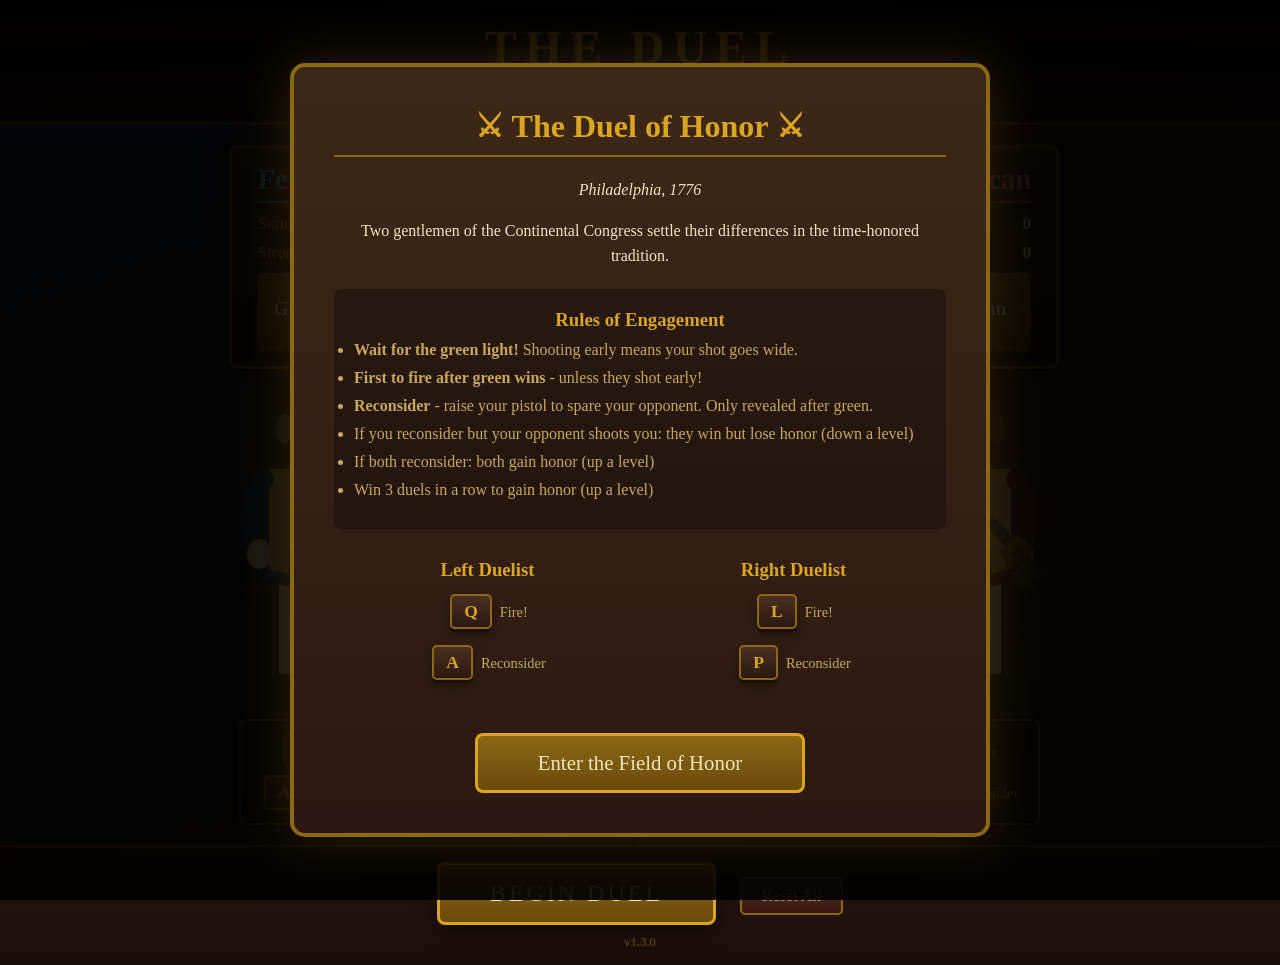
==== commit 9159cf93: "Add visual excitement: team colors, animations, sound v1.3.0 visual improvements: - Left side now ha" ====
--- a/duel/index.html
+++ b/duel/index.html
@@ -54,6 +54,28 @@
             100% { transform: rotate(120deg) scaleX(-1); }
         }
 
+        @keyframes celebrate {
+            0%, 100% { transform: translateY(0); }
+            25% { transform: translateY(-20px); }
+            50% { transform: translateY(0); }
+            75% { transform: translateY(-15px); }
+        }
+
+        @keyframes victory-glow {
+            0%, 100% { opacity: 0.3; }
+            50% { opacity: 0.6; }
+        }
+
+        @keyframes defeat-fall {
+            0% { transform: rotate(0deg) translateY(0); }
+            100% { transform: rotate(85deg) translateY(30px) translateX(40px); transform-origin: bottom center; }
+        }
+
+        @keyframes defeat-fall-right {
+            0% { transform: scaleX(-1) rotate(0deg) translateY(0); }
+            100% { transform: scaleX(-1) rotate(-85deg) translateY(30px) translateX(-40px); transform-origin: bottom center; }
+        }
+
         body {
             font-family: 'Georgia', serif;
             background: linear-gradient(to bottom, #2c1810 0%, #4a3020 50%, #3d2817 100%);
@@ -114,13 +136,33 @@
         }
 
         .player-left {
-            background: linear-gradient(135deg, rgba(70,40,20,0.8) 0%, transparent 100%);
-            border-right: 2px solid rgba(139,105,20,0.3);
+            background: linear-gradient(135deg, rgba(30,58,95,0.6) 0%, rgba(20,40,70,0.3) 50%, transparent 100%);
+            border-right: 2px solid rgba(100,150,200,0.3);
+            transition: background 0.5s ease;
+        }
+
+        .player-left.winner {
+            background: linear-gradient(135deg, rgba(50,100,180,0.8) 0%, rgba(30,70,140,0.5) 50%, rgba(20,50,100,0.3) 100%);
+            box-shadow: inset 0 0 100px rgba(100,150,255,0.3);
+        }
+
+        .player-left.loser {
+            background: linear-gradient(135deg, rgba(40,40,40,0.8) 0%, rgba(20,20,20,0.5) 100%);
         }
 
         .player-right {
-            background: linear-gradient(225deg, rgba(70,40,20,0.8) 0%, transparent 100%);
-            border-left: 2px solid rgba(139,105,20,0.3);
+            background: linear-gradient(225deg, rgba(90,30,30,0.6) 0%, rgba(70,20,20,0.3) 50%, transparent 100%);
+            border-left: 2px solid rgba(200,100,100,0.3);
+            transition: background 0.5s ease;
+        }
+
+        .player-right.winner {
+            background: linear-gradient(225deg, rgba(180,50,50,0.8) 0%, rgba(140,30,30,0.5) 50%, rgba(100,20,20,0.3) 100%);
+            box-shadow: inset 0 0 100px rgba(255,100,100,0.3);
+        }
+
+        .player-right.loser {
+            background: linear-gradient(225deg, rgba(40,40,40,0.8) 0%, rgba(20,20,20,0.5) 100%);
         }
 
         /* Player Stats */
@@ -136,11 +178,45 @@
         .player-name {
             font-size: 1.8rem;
             font-weight: bold;
-            color: #daa520;
             text-shadow: 2px 2px 4px rgba(0,0,0,0.8);
             margin-bottom: 10px;
             border-bottom: 2px solid #8b6914;
             padding-bottom: 5px;
+        }
+
+        .player-left .player-name {
+            color: #6eb5ff;
+            border-bottom-color: #4a90d9;
+        }
+
+        .player-right .player-name {
+            color: #ff6e6e;
+            border-bottom-color: #d94a4a;
+        }
+
+        /* Victory overlay flash */
+        .victory-overlay {
+            position: absolute;
+            top: 0;
+            left: 0;
+            right: 0;
+            bottom: 0;
+            pointer-events: none;
+            opacity: 0;
+            transition: opacity 0.3s ease;
+        }
+
+        .player-left .victory-overlay {
+            background: radial-gradient(ellipse at center, rgba(100,180,255,0.4) 0%, transparent 70%);
+        }
+
+        .player-right .victory-overlay {
+            background: radial-gradient(ellipse at center, rgba(255,100,100,0.4) 0%, transparent 70%);
+        }
+
+        .player-side.winner .victory-overlay {
+            opacity: 1;
+            animation: victory-glow 1s ease-in-out infinite;
         }
 
         .stat-row {
@@ -200,6 +276,19 @@
             bottom: 0;
             width: 100%;
             height: 100%;
+            transition: transform 0.5s ease;
+        }
+
+        .duelist.celebrating .duelist-body {
+            animation: celebrate 0.6s ease-in-out 3;
+        }
+
+        .duelist.defeated .duelist-body {
+            animation: defeat-fall 0.8s ease-in forwards;
+        }
+
+        .player-right .duelist.defeated .duelist-body {
+            animation: defeat-fall-right 0.8s ease-in forwards;
         }
 
         .pistol-container {
@@ -361,6 +450,18 @@
         .message-text.winner {
             color: #ffd700;
             animation: pulse 0.5s infinite;
+        }
+
+        .message-text.winner.left-wins {
+            color: #6eb5ff;
+            text-shadow: 0 0 20px rgba(100,180,255,0.8), 3px 3px 6px rgba(0,0,0,0.8);
+            border-color: #4a90d9;
+        }
+
+        .message-text.winner.right-wins {
+            color: #ff6e6e;
+            text-shadow: 0 0 20px rgba(255,100,100,0.8), 3px 3px 6px rgba(0,0,0,0.8);
+            border-color: #d94a4a;
         }
 
         .message-text.draw {
@@ -620,7 +721,8 @@
         <!-- Main Arena -->
         <main class="arena">
             <!-- Left Player -->
-            <div class="player-side player-left">
+            <div class="player-side player-left" id="leftSide">
+                <div class="victory-overlay"></div>
                 <div class="player-stats">
                     <div class="player-name">Federalist</div>
                     <div class="stat-row">
@@ -639,7 +741,7 @@
                 </div>
 
                 <div class="duelist-area">
-                    <div class="duelist">
+                    <div class="duelist" id="leftDuelist">
                         <div class="duelist-body">
                             <!-- SVG Duelist Left -->
                             <svg viewBox="0 0 200 350" xmlns="http://www.w3.org/2000/svg">
@@ -756,7 +858,8 @@
             </div>
 
             <!-- Right Player -->
-            <div class="player-side player-right">
+            <div class="player-side player-right" id="rightSide">
+                <div class="victory-overlay"></div>
                 <div class="player-stats">
                     <div class="player-name">Republican</div>
                     <div class="stat-row">
@@ -775,7 +878,7 @@
                 </div>
 
                 <div class="duelist-area">
-                    <div class="duelist">
+                    <div class="duelist" id="rightDuelist">
                         <div class="duelist-body">
                             <!-- SVG Duelist Right (mirrored) -->
                             <svg viewBox="0 0 200 350" xmlns="http://www.w3.org/2000/svg" style="transform: scaleX(-1);">
@@ -858,7 +961,7 @@
         <footer class="footer">
             <button class="start-btn" id="startBtn" onclick="toggleDuel()">Begin Duel</button>
             <button class="reset-btn" onclick="resetGame()">Reset All</button>
-            <div class="version">v1.2.0</div>
+            <div class="version">v1.3.0</div>
         </footer>
     </div>
 
@@ -890,6 +993,99 @@
             standoffTimeout: null
         };
 
+        // Audio context for sound effects
+        let audioContext = null;
+
+        function initAudio() {
+            if (!audioContext) {
+                audioContext = new (window.AudioContext || window.webkitAudioContext)();
+            }
+            return audioContext;
+        }
+
+        // Generate gunshot sound using Web Audio API
+        function playGunshot() {
+            try {
+                const ctx = initAudio();
+                if (ctx.state === 'suspended') {
+                    ctx.resume();
+                }
+
+                const now = ctx.currentTime;
+
+                // Create noise buffer for explosion
+                const noiseBuffer = ctx.createBuffer(1, ctx.sampleRate * 0.3, ctx.sampleRate);
+                const noiseData = noiseBuffer.getChannelData(0);
+                for (let i = 0; i < noiseData.length; i++) {
+                    noiseData[i] = (Math.random() * 2 - 1) * Math.pow(1 - i / noiseData.length, 2);
+                }
+
+                // Noise source
+                const noiseSource = ctx.createBufferSource();
+                noiseSource.buffer = noiseBuffer;
+
+                // Low-pass filter for boom
+                const lowpass = ctx.createBiquadFilter();
+                lowpass.type = 'lowpass';
+                lowpass.frequency.setValueAtTime(1000, now);
+                lowpass.frequency.exponentialRampToValueAtTime(100, now + 0.2);
+
+                // High-pass for crack
+                const highpass = ctx.createBiquadFilter();
+                highpass.type = 'highpass';
+                highpass.frequency.setValueAtTime(500, now);
+
+                // Gain envelope
+                const gainNode = ctx.createGain();
+                gainNode.gain.setValueAtTime(1.5, now);
+                gainNode.gain.exponentialRampToValueAtTime(0.01, now + 0.25);
+
+                // Connect: noise -> lowpass -> highpass -> gain -> output
+                noiseSource.connect(lowpass);
+                lowpass.connect(highpass);
+                highpass.connect(gainNode);
+                gainNode.connect(ctx.destination);
+
+                noiseSource.start(now);
+                noiseSource.stop(now + 0.3);
+
+                console.log('[DUEL] Gunshot sound played');
+            } catch (e) {
+                console.log('[DUEL] Audio error:', e);
+            }
+        }
+
+        // Show winner/loser animations
+        function showVictoryDefeat(winner, loser) {
+            console.log('[DUEL] showVictoryDefeat:', winner, loser);
+
+            // Clear previous states
+            clearVictoryDefeat();
+
+            if (winner) {
+                const winnerSide = document.getElementById(winner + 'Side');
+                const winnerDuelist = document.getElementById(winner + 'Duelist');
+                if (winnerSide) winnerSide.classList.add('winner');
+                if (winnerDuelist) winnerDuelist.classList.add('celebrating');
+            }
+
+            if (loser) {
+                const loserSide = document.getElementById(loser + 'Side');
+                const loserDuelist = document.getElementById(loser + 'Duelist');
+                if (loserSide) loserSide.classList.add('loser');
+                if (loserDuelist) loserDuelist.classList.add('defeated');
+            }
+        }
+
+        function clearVictoryDefeat() {
+            ['left', 'right'].forEach(side => {
+                const sideEl = document.getElementById(side + 'Side');
+                const duelistEl = document.getElementById(side + 'Duelist');
+                if (sideEl) sideEl.classList.remove('winner', 'loser');
+                if (duelistEl) duelistEl.classList.remove('celebrating', 'defeated');
+            });
+        }
+
         // Load from localStorage
         function loadGame() {
             const saved = localStorage.getItem('duelGame');
@@ -968,6 +1164,9 @@
             rightAction.classList.remove('visible', 'shot', 'reconsidered', 'early');
             leftAction.textContent = '';
             rightAction.textContent = '';
+
+            // Clear victory/defeat animations
+            clearVictoryDefeat();
 
             document.getElementById('messageDisplay').style.display = 'none';
             resetLights();
@@ -1085,6 +1284,9 @@
                 const smoke = document.getElementById(player + 'Smoke');
                 pistol.classList.add('firing-' + player);
                 smoke.classList.add('active');
+
+                // Play gunshot sound
+                playGunshot();
 
                 // Show action if after green, or show "TOO EARLY" if before
                 if (gameState.greenLight) {
@@ -1239,12 +1441,17 @@
             const msgText = document.getElementById('messageText');
             msgDisplay.style.display = 'block';
 
+            let winner = null;
+            let loser = null;
+
             switch (result.type) {
                 case 'winner':
                     msgText.textContent = (result.winner === 'left' ? 'FEDERALIST' : 'REPUBLICAN') + ' WINS!';
-                    msgText.className = 'message-text winner';
+                    msgText.className = 'message-text winner ' + result.winner + '-wins';
+                    winner = result.winner;
+                    loser = result.winner === 'left' ? 'right' : 'left';
                     addWin(result.winner);
-                    addLoss(result.winner === 'left' ? 'right' : 'left');
+                    addLoss(loser);
                     break;
 
                 case 'both_reconsider':
@@ -1258,7 +1465,9 @@
 
                 case 'shot_merciful':
                     msgText.textContent = (result.winner === 'left' ? 'FEDERALIST' : 'REPUBLICAN') + ' WINS... WITHOUT HONOR';
-                    msgText.className = 'message-text winner';
+                    msgText.className = 'message-text winner ' + result.winner + '-wins';
+                    winner = result.winner;
+                    loser = result.loser;
                     addWin(result.winner);
                     levelDown(result.winner); // Winner loses honor for shooting merciful opponent
                     addLoss(result.loser);
@@ -1286,7 +1495,9 @@
                 case 'left_survives_early':
                 case 'right_survives_early':
                     msgText.textContent = (result.winner === 'left' ? 'FEDERALIST' : 'REPUBLICAN') + ' SURVIVES! OPPONENT MISSED!';
-                    msgText.className = 'message-text winner';
+                    msgText.className = 'message-text winner ' + result.winner + '-wins';
+                    winner = result.winner;
+                    loser = result.winner === 'left' ? 'right' : 'left';
                     break;
 
                 case 'standoff':
@@ -1294,6 +1505,9 @@
                     msgText.className = 'message-text draw';
                     break;
             }
+
+            // Show victory/defeat animations
+            showVictoryDefeat(winner, loser);
 
             updateDisplay();
             saveGame();
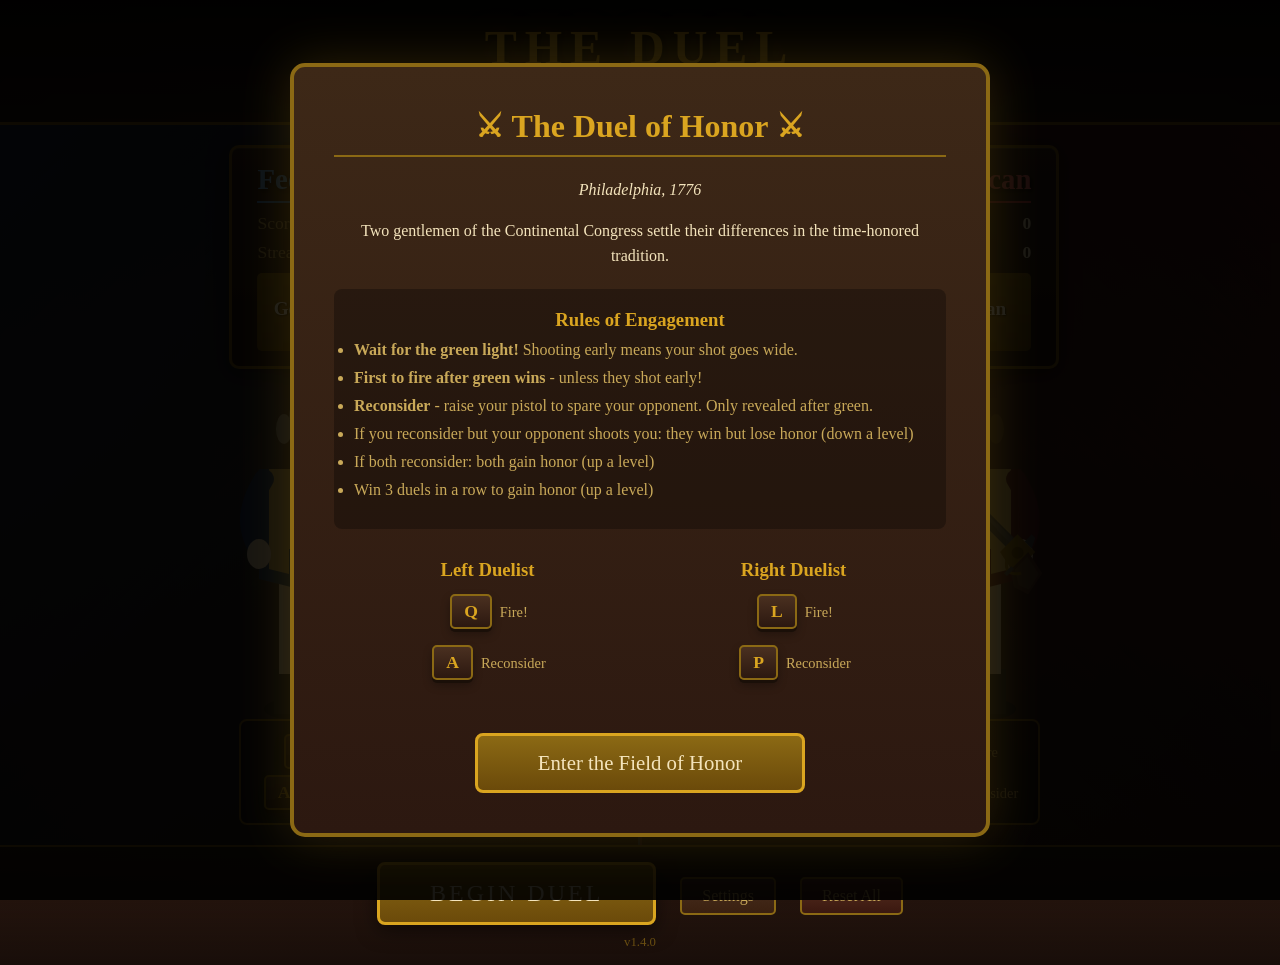
==== commit e8ba35e5: "Add hit-chance mechanics and settings screen (v1.4.0) - Add configurable hit chance system with mult" ====
--- a/duel/index.html
+++ b/duel/index.html
@@ -579,6 +579,238 @@
             opacity: 0.7;
         }
 
+        .settings-btn {
+            background: linear-gradient(to bottom, #4a3020, #3a2010);
+            color: #c9a959;
+            border: 2px solid #8b6914;
+            padding: 8px 20px;
+            font-size: 1rem;
+            font-family: 'Georgia', serif;
+            cursor: pointer;
+            border-radius: 5px;
+            margin-left: 20px;
+            transition: all 0.2s ease;
+        }
+
+        .settings-btn:hover {
+            background: linear-gradient(to bottom, #5a4030, #4a3020);
+        }
+
+        /* Settings Modal */
+        .settings-overlay {
+            position: fixed;
+            top: 0;
+            left: 0;
+            right: 0;
+            bottom: 0;
+            background: rgba(0,0,0,0.9);
+            display: flex;
+            align-items: center;
+            justify-content: center;
+            z-index: 100;
+        }
+
+        .settings-overlay.hidden {
+            display: none;
+        }
+
+        .settings-box {
+            background: linear-gradient(to bottom, #3d2817, #2c1810);
+            border: 4px solid #8b6914;
+            border-radius: 15px;
+            padding: 30px 40px;
+            max-width: 500px;
+            width: 90%;
+            box-shadow: 0 0 50px rgba(139,105,20,0.3);
+        }
+
+        .settings-box h2 {
+            color: #daa520;
+            font-size: 1.8rem;
+            margin-bottom: 20px;
+            text-align: center;
+            border-bottom: 2px solid #8b6914;
+            padding-bottom: 10px;
+        }
+
+        .mode-buttons {
+            display: flex;
+            gap: 15px;
+            margin-bottom: 25px;
+        }
+
+        .mode-btn {
+            flex: 1;
+            padding: 15px;
+            border: 3px solid #8b6914;
+            border-radius: 10px;
+            background: linear-gradient(to bottom, #2c1810, #1a0f08);
+            color: #c9a959;
+            font-family: 'Georgia', serif;
+            font-size: 1rem;
+            cursor: pointer;
+            transition: all 0.2s ease;
+        }
+
+        .mode-btn:hover {
+            background: linear-gradient(to bottom, #3c2820, #2a1f18);
+        }
+
+        .mode-btn.active {
+            border-color: #daa520;
+            background: linear-gradient(to bottom, #4a3020, #3a2010);
+            color: #ffd700;
+        }
+
+        .mode-btn .mode-name {
+            font-size: 1.2rem;
+            font-weight: bold;
+            display: block;
+            margin-bottom: 5px;
+        }
+
+        .mode-btn .mode-desc {
+            font-size: 0.85rem;
+            opacity: 0.8;
+        }
+
+        .settings-section {
+            margin: 20px 0;
+            padding: 15px;
+            background: rgba(0,0,0,0.3);
+            border-radius: 8px;
+        }
+
+        .settings-section h3 {
+            color: #daa520;
+            margin-bottom: 15px;
+            font-size: 1.1rem;
+        }
+
+        .setting-row {
+            display: flex;
+            justify-content: space-between;
+            align-items: center;
+            margin: 12px 0;
+        }
+
+        .setting-label {
+            color: #c9a959;
+        }
+
+        .setting-value {
+            display: flex;
+            align-items: center;
+            gap: 10px;
+        }
+
+        .setting-input {
+            width: 80px;
+            padding: 8px;
+            border: 2px solid #8b6914;
+            border-radius: 5px;
+            background: #2c1810;
+            color: #f4e4bc;
+            font-family: 'Georgia', serif;
+            font-size: 1rem;
+            text-align: center;
+        }
+
+        .setting-input:focus {
+            outline: none;
+            border-color: #daa520;
+        }
+
+        .setting-unit {
+            color: #8b6914;
+            font-size: 0.9rem;
+        }
+
+        .checkbox-wrapper {
+            display: flex;
+            align-items: center;
+            gap: 10px;
+        }
+
+        .checkbox-wrapper input[type="checkbox"] {
+            width: 20px;
+            height: 20px;
+            accent-color: #daa520;
+        }
+
+        .settings-actions {
+            display: flex;
+            gap: 15px;
+            margin-top: 25px;
+        }
+
+        .settings-actions button {
+            flex: 1;
+            padding: 12px;
+            border-radius: 8px;
+            font-family: 'Georgia', serif;
+            font-size: 1.1rem;
+            cursor: pointer;
+            transition: all 0.2s ease;
+        }
+
+        .save-settings-btn {
+            background: linear-gradient(to bottom, #8b6914, #6b4a0a);
+            color: #f4e4bc;
+            border: 3px solid #daa520;
+        }
+
+        .save-settings-btn:hover {
+            background: linear-gradient(to bottom, #a07818, #8b6914);
+        }
+
+        .cancel-settings-btn {
+            background: linear-gradient(to bottom, #3a2010, #2a1008);
+            color: #c9a959;
+            border: 2px solid #8b6914;
+        }
+
+        .cancel-settings-btn:hover {
+            background: linear-gradient(to bottom, #4a3020, #3a2010);
+        }
+
+        /* Shot indicator */
+        .shots-display {
+            position: absolute;
+            bottom: 200px;
+            font-size: 1.2rem;
+            color: #c9a959;
+            text-align: center;
+        }
+
+        .player-left .shots-display {
+            left: 50%;
+            transform: translateX(-50%);
+        }
+
+        .player-right .shots-display {
+            right: 50%;
+            transform: translateX(50%);
+        }
+
+        .shots-display .shot-dot {
+            display: inline-block;
+            width: 12px;
+            height: 12px;
+            border-radius: 50%;
+            background: #8b6914;
+            margin: 0 3px;
+            transition: background 0.2s ease;
+        }
+
+        .shots-display .shot-dot.used {
+            background: #3a2010;
+        }
+
+        .shots-display .shot-dot.hit {
+            background: #4a9;
+        }
+
         /* Instructions Modal */
         .instructions-overlay {
             position: fixed;
@@ -708,6 +940,60 @@
             </div>
 
             <button class="begin-btn" onclick="closeInstructions()">Enter the Field of Honor</button>
+        </div>
+    </div>
+
+    <!-- Settings Overlay -->
+    <div class="settings-overlay hidden" id="settingsOverlay">
+        <div class="settings-box">
+            <h2>Game Settings</h2>
+
+            <div class="mode-buttons">
+                <button class="mode-btn" id="simpleModeBtn" onclick="setMode('simple')">
+                    <span class="mode-name">SIMPLE</span>
+                    <span class="mode-desc">100% accuracy, first shot wins</span>
+                </button>
+                <button class="mode-btn active" id="normalModeBtn" onclick="setMode('normal')">
+                    <span class="mode-name">NORMAL</span>
+                    <span class="mode-desc">70% accuracy, keep shooting</span>
+                </button>
+                <button class="mode-btn" id="realModeBtn" onclick="setMode('real')">
+                    <span class="mode-name">REAL</span>
+                    <span class="mode-desc">6 shots, aim improves over time</span>
+                </button>
+            </div>
+
+            <div class="settings-section" id="customSettings">
+                <h3>Custom Settings</h3>
+                <div class="setting-row">
+                    <span class="setting-label">Base Hit Chance</span>
+                    <div class="setting-value">
+                        <input type="number" id="hitChanceInput" class="setting-input" min="0" max="100" value="70">
+                        <span class="setting-unit">%</span>
+                    </div>
+                </div>
+                <div class="setting-row">
+                    <span class="setting-label">Shots per Round</span>
+                    <div class="setting-value">
+                        <input type="number" id="shotsInput" class="setting-input" min="1" max="99" value="99">
+                        <span class="setting-unit">(99 = unlimited)</span>
+                    </div>
+                </div>
+                <div class="setting-row">
+                    <span class="setting-label">Aim improves with time</span>
+                    <div class="setting-value">
+                        <div class="checkbox-wrapper">
+                            <input type="checkbox" id="aimBonusCheck">
+                            <span class="setting-unit">+5% per 0.5s wait</span>
+                        </div>
+                    </div>
+                </div>
+            </div>
+
+            <div class="settings-actions">
+                <button class="cancel-settings-btn" onclick="closeSettings()">Cancel</button>
+                <button class="save-settings-btn" onclick="saveSettings()">Save</button>
+            </div>
         </div>
     </div>
 
@@ -824,6 +1110,7 @@
                         </div>
                     </div>
                     <div class="action-display" id="leftAction"></div>
+                    <div class="shots-display" id="leftShots"></div>
                 </div>
 
                 <div class="controls-display">
@@ -948,6 +1235,7 @@
                         </div>
                     </div>
                     <div class="action-display" id="rightAction"></div>
+                    <div class="shots-display" id="rightShots"></div>
                 </div>
 
                 <div class="controls-display">
@@ -960,8 +1248,9 @@
         <!-- Footer -->
         <footer class="footer">
             <button class="start-btn" id="startBtn" onclick="toggleDuel()">Begin Duel</button>
+            <button class="settings-btn" onclick="openSettings()">Settings</button>
             <button class="reset-btn" onclick="resetGame()">Reset All</button>
-            <div class="version">v1.3.0</div>
+            <div class="version">v1.4.0</div>
         </footer>
     </div>
 
@@ -977,17 +1266,36 @@
             { name: 'Founding Father', stars: 6 }
         ];
 
+        // Game settings with presets
+        const PRESETS = {
+            simple: { hitChance: 100, maxShots: 99, aimBonus: false },
+            normal: { hitChance: 70, maxShots: 99, aimBonus: false },
+            real: { hitChance: 30, maxShots: 6, aimBonus: true }
+        };
+
+        let settings = {
+            mode: 'normal',
+            hitChance: 70,
+            maxShots: 99,  // 99 = unlimited
+            aimBonus: false  // +5% per 0.5s wait
+        };
+
         let gameState = {
             left: { score: 0, streak: 0, level: 1 },
             right: { score: 0, streak: 0, level: 1 },
             inProgress: false,
-            isRunning: false,  // continuous mode - are we actively dueling?
+            isRunning: false,
             countdownPhase: 0,
             greenLight: false,
-            leftAction: null,  // 'shoot', 'reconsider', or null
-            rightAction: null,
-            leftActionTime: null,
-            rightActionTime: null,
+            greenLightTime: null,  // When green light started
+            leftReconsider: false,
+            rightReconsider: false,
+            leftShotsUsed: 0,
+            rightShotsUsed: 0,
+            leftLastShotTime: null,
+            rightLastShotTime: null,
+            leftHit: false,  // Has left player landed a hit?
+            rightHit: false,
             roundResolved: false,
             nextRoundTimeout: null,
             standoffTimeout: null
@@ -1086,6 +1394,108 @@
             });
         }
 
+        // Settings functions
+        function openSettings() {
+            document.getElementById('settingsOverlay').classList.remove('hidden');
+            updateSettingsUI();
+        }
+
+        function closeSettings() {
+            document.getElementById('settingsOverlay').classList.add('hidden');
+        }
+
+        function setMode(mode) {
+            settings.mode = mode;
+            const preset = PRESETS[mode];
+            settings.hitChance = preset.hitChance;
+            settings.maxShots = preset.maxShots;
+            settings.aimBonus = preset.aimBonus;
+            updateSettingsUI();
+        }
+
+        function updateSettingsUI() {
+            // Update mode buttons
+            document.querySelectorAll('.mode-btn').forEach(btn => btn.classList.remove('active'));
+            const activeBtn = document.getElementById(settings.mode + 'ModeBtn');
+            if (activeBtn) activeBtn.classList.add('active');
+
+            // Update input fields
+            document.getElementById('hitChanceInput').value = settings.hitChance;
+            document.getElementById('shotsInput').value = settings.maxShots;
+            document.getElementById('aimBonusCheck').checked = settings.aimBonus;
+        }
+
+        function saveSettings() {
+            // Read custom values
+            settings.hitChance = parseInt(document.getElementById('hitChanceInput').value) || 70;
+            settings.maxShots = parseInt(document.getElementById('shotsInput').value) || 99;
+            settings.aimBonus = document.getElementById('aimBonusCheck').checked;
+
+            // Clamp values
+            settings.hitChance = Math.max(0, Math.min(100, settings.hitChance));
+            settings.maxShots = Math.max(1, Math.min(99, settings.maxShots));
+
+            // Check if it matches a preset
+            for (const [mode, preset] of Object.entries(PRESETS)) {
+                if (settings.hitChance === preset.hitChance &&
+                    settings.maxShots === preset.maxShots &&
+                    settings.aimBonus === preset.aimBonus) {
+                    settings.mode = mode;
+                    break;
+                } else {
+                    settings.mode = 'custom';
+                }
+            }
+
+            // Save to localStorage
+            localStorage.setItem('duelSettings', JSON.stringify(settings));
+            closeSettings();
+            console.log('[DUEL] Settings saved:', settings);
+        }
+
+        function loadSettings() {
+            const saved = localStorage.getItem('duelSettings');
+            if (saved) {
+                const data = JSON.parse(saved);
+                settings = { ...settings, ...data };
+            }
+        }
+
+        // Calculate hit chance with aim bonus
+        function calculateHitChance(player) {
+            let chance = settings.hitChance;
+
+            if (settings.aimBonus && gameState.greenLightTime) {
+                const lastShotTime = gameState[player + 'LastShotTime'] || gameState.greenLightTime;
+                const timeSinceLastShot = Date.now() - lastShotTime;
+                const bonusIntervals = Math.floor(timeSinceLastShot / 500); // +5% per 0.5s
+                chance += bonusIntervals * 5;
+            }
+
+            return Math.min(100, chance);
+        }
+
+        // Update shots display
+        function updateShotsDisplay() {
+            ['left', 'right'].forEach(player => {
+                const el = document.getElementById(player + 'Shots');
+                if (!el) return;
+
+                if (settings.maxShots >= 99) {
+                    el.innerHTML = ''; // Hide for unlimited
+                    return;
+                }
+
+                const used = gameState[player + 'ShotsUsed'];
+                let html = '';
+                for (let i = 0; i < settings.maxShots; i++) {
+                    const cls = i < used ? 'shot-dot used' : 'shot-dot';
+                    html += `<span class="${cls}"></span>`;
+                }
+                el.innerHTML = html;
+            });
+        }
+
         // Load from localStorage
         function loadGame() {
             const saved = localStorage.getItem('duelGame');
@@ -1094,6 +1504,7 @@
                 gameState.left = data.left || { score: 0, streak: 0, level: 1 };
                 gameState.right = data.right || { score: 0, streak: 0, level: 1 };
             }
+            loadSettings();
             updateDisplay();
         }
 
@@ -1133,13 +1544,20 @@
         // Reset round state
         function resetRound() {
             console.log('[DUEL] resetRound called');
-            gameState.leftAction = null;
-            gameState.rightAction = null;
-            gameState.leftActionTime = null;
-            gameState.rightActionTime = null;
             gameState.greenLight = false;
+            gameState.greenLightTime = null;
             gameState.countdownPhase = 0;
             gameState.roundResolved = false;
+
+            // Reset player states
+            gameState.leftReconsider = false;
+            gameState.rightReconsider = false;
+            gameState.leftShotsUsed = 0;
+            gameState.rightShotsUsed = 0;
+            gameState.leftLastShotTime = null;
+            gameState.rightLastShotTime = null;
+            gameState.leftHit = false;
+            gameState.rightHit = false;
 
             // Clear any pending timeouts
             if (gameState.standoffTimeout) {
@@ -1164,6 +1582,9 @@
             rightAction.classList.remove('visible', 'shot', 'reconsidered', 'early');
             leftAction.textContent = '';
             rightAction.textContent = '';
+
+            // Update shots display
+            updateShotsDisplay();
 
             // Clear victory/defeat animations
             clearVictoryDefeat();
@@ -1229,23 +1650,29 @@
 
             // Green light!
             gameState.greenLight = true;
+            gameState.greenLightTime = Date.now();
             console.log('[DUEL] GREEN LIGHT! greenLight =', gameState.greenLight);
             resetLights();
             document.getElementById('lightGreen1').classList.add('green-on');
             document.getElementById('lightGreen2').classList.add('green-on');
 
-            // Check if both players already acted before green (early shots/reconsiders)
-            if (gameState.leftAction && gameState.rightAction) {
+            // Initialize shots display
+            updateShotsDisplay();
+
+            // Check if both players already shot early (before green)
+            // In the new system, we need both to have either hit or run out of shots, or reconsider
+            if ((gameState.leftHit || gameState.leftReconsider) &&
+                (gameState.rightHit || gameState.rightReconsider)) {
                 console.log('[DUEL] Both players already acted before green, resolving now');
                 resolveRound();
             } else {
-                // Set a timeout for standoff if no one acts within 5 seconds
+                // Set a timeout for standoff if no one lands a hit within 8 seconds
                 gameState.standoffTimeout = setTimeout(() => {
                     console.log('[DUEL] Standoff timeout reached');
                     if (!gameState.roundResolved && gameState.greenLight) {
                         resolveRound();
                     }
-                }, 5000);
+                }, 8000);
             }
         }
 
@@ -1265,41 +1692,132 @@
                 return;
             }
 
-            const actionKey = player + 'Action';
-            const timeKey = player + 'ActionTime';
-
-            // Only record first action
-            if (gameState[actionKey] !== null) {
-                console.log('[DUEL] Rejected: player already acted');
+            const other = player === 'left' ? 'right' : 'left';
+
+            // Handle reconsider
+            if (action === 'reconsider') {
+                // Can only reconsider once, and not after shooting
+                if (gameState[player + 'Reconsider'] || gameState[player + 'ShotsUsed'] > 0) {
+                    console.log('[DUEL] Rejected: already reconsidered or already shot');
+                    return;
+                }
+                gameState[player + 'Reconsider'] = true;
+
+                // Show reconsider animation after green
+                if (gameState.greenLight) {
+                    const pistol = document.getElementById(player + 'Pistol');
+                    pistol.classList.add('raised-' + player);
+                    showAction(player, 'MERCY!', 'reconsidered');
+                    checkRoundEnd();
+                }
                 return;
             }
 
-            gameState[actionKey] = action;
-            gameState[timeKey] = Date.now();
-            console.log('[DUEL] Action recorded:', player, action, 'at', gameState[timeKey]);
-
-            // Visual feedback for shooting (immediate)
+            // Handle shoot
             if (action === 'shoot') {
+                // Check if already hit someone or was hit
+                if (gameState[player + 'Hit'] || gameState[other + 'Hit']) {
+                    console.log('[DUEL] Rejected: round already decided by hit');
+                    return;
+                }
+
+                // Check if reconsidered (can't shoot after reconsidering)
+                if (gameState[player + 'Reconsider']) {
+                    console.log('[DUEL] Rejected: already reconsidered');
+                    return;
+                }
+
+                // Check shots remaining
+                if (settings.maxShots < 99 && gameState[player + 'ShotsUsed'] >= settings.maxShots) {
+                    console.log('[DUEL] Rejected: out of shots');
+                    showAction(player, 'EMPTY!', 'early');
+                    return;
+                }
+
+                // Fire the shot
+                gameState[player + 'ShotsUsed']++;
+                const now = Date.now();
+                gameState[player + 'LastShotTime'] = now;
+
+                // Visual feedback
                 const pistol = document.getElementById(player + 'Pistol');
                 const smoke = document.getElementById(player + 'Smoke');
+
+                // Reset and retrigger animations
+                pistol.classList.remove('firing-' + player);
+                smoke.classList.remove('active');
+                void pistol.offsetWidth; // Force reflow
                 pistol.classList.add('firing-' + player);
                 smoke.classList.add('active');
 
                 // Play gunshot sound
                 playGunshot();
 
-                // Show action if after green, or show "TOO EARLY" if before
-                if (gameState.greenLight) {
-                    showAction(player, 'FIRE!', 'shot');
+                // Update shots display
+                updateShotsDisplay();
+
+                // Before green = early shot (always miss)
+                if (!gameState.greenLight) {
+                    showAction(player, 'TOO EARLY!', 'early');
+                    console.log('[DUEL] Shot fired early - will miss');
+                    return;
+                }
+
+                // After green - calculate hit chance
+                const hitChance = calculateHitChance(player);
+                const roll = Math.random() * 100;
+                const isHit = roll < hitChance;
+
+                console.log('[DUEL] Shot fired: chance=' + hitChance + '%, roll=' + roll.toFixed(1) + ', hit=' + isHit);
+
+                if (isHit) {
+                    gameState[player + 'Hit'] = true;
+                    showAction(player, 'HIT!', 'shot');
+
+                    // Check if other player reconsidered
+                    if (gameState[other + 'Reconsider']) {
+                        // Shot someone who showed mercy - dishonorable
+                        resolveRound();
+                    } else {
+                        // Clean hit - resolve round
+                        resolveRound();
+                    }
                 } else {
-                    showAction(player, 'TOO EARLY!', 'early');
+                    showAction(player, 'MISS!', 'early');
+
+                    // Check if out of shots
+                    if (settings.maxShots < 99 && gameState[player + 'ShotsUsed'] >= settings.maxShots) {
+                        console.log('[DUEL] Player out of shots');
+                        checkRoundEnd();
+                    }
                 }
             }
-
-            // If both players have acted after green, resolve immediately
-            if (gameState.greenLight && gameState.leftAction && gameState.rightAction) {
-                console.log('[DUEL] Both players acted after green, resolving');
+        }
+
+        // Check if round should end
+        function checkRoundEnd() {
+            // Round ends when:
+            // 1. Someone landed a hit
+            // 2. Both players reconsidered
+            // 3. Both players are out of shots (in limited mode)
+
+            if (gameState.leftHit || gameState.rightHit) {
                 resolveRound();
+                return;
+            }
+
+            if (gameState.leftReconsider && gameState.rightReconsider) {
+                resolveRound();
+                return;
+            }
+
+            // Check if both are out of shots
+            if (settings.maxShots < 99) {
+                const leftDone = gameState.leftReconsider || gameState.leftShotsUsed >= settings.maxShots;
+                const rightDone = gameState.rightReconsider || gameState.rightShotsUsed >= settings.maxShots;
+                if (leftDone && rightDone) {
+                    resolveRound();
+                }
             }
         }
 
@@ -1313,8 +1831,8 @@
         // Resolve the round
         function resolveRound() {
             console.log('[DUEL] resolveRound called, roundResolved:', gameState.roundResolved, 'greenLight:', gameState.greenLight);
-            if (gameState.roundResolved || !gameState.greenLight) {
-                console.log('[DUEL] resolveRound rejected');
+            if (gameState.roundResolved) {
+                console.log('[DUEL] resolveRound rejected - already resolved');
                 return;
             }
             gameState.roundResolved = true;
@@ -1326,32 +1844,8 @@
                 gameState.standoffTimeout = null;
             }
 
-            const leftAction = gameState.leftAction;
-            const rightAction = gameState.rightAction;
-            const leftTime = gameState.leftActionTime;
-            const rightTime = gameState.rightActionTime;
-
-            // Determine if shots were early (before green light)
-            // We'll use a simple heuristic: if action was recorded and greenLight wasn't set yet
-            // Actually, we track this by checking if the action was set before greenLight became true
-            // For simplicity, we'll check if the action display shows "TOO EARLY"
-            const leftEarly = leftAction === 'shoot' && document.getElementById('leftAction').classList.contains('early');
-            const rightEarly = rightAction === 'shoot' && document.getElementById('rightAction').classList.contains('early');
-
-            // Show reconsider animations for those who chose it
-            if (leftAction === 'reconsider') {
-                const pistol = document.getElementById('leftPistol');
-                pistol.classList.add('raised-left');
-                showAction('left', 'MERCY!', 'reconsidered');
-            }
-            if (rightAction === 'reconsider') {
-                const pistol = document.getElementById('rightPistol');
-                pistol.classList.add('raised-right');
-                showAction('right', 'MERCY!', 'reconsidered');
-            }
-
-            // Determine outcome
-            let result = determineWinner(leftAction, rightAction, leftTime, rightTime, leftEarly, rightEarly);
+            // Determine outcome using new hit-based system
+            let result = determineWinner();
 
             // Apply result after a short delay
             setTimeout(() => {
@@ -1369,38 +1863,21 @@
             }, 1000);
         }
 
-        function determineWinner(leftAction, rightAction, leftTime, rightTime, leftEarly, rightEarly) {
-            // Both reconsider
-            if (leftAction === 'reconsider' && rightAction === 'reconsider') {
-                return { type: 'both_reconsider' };
-            }
-
-            // One reconsiders, other shoots
-            if (leftAction === 'reconsider' && rightAction === 'shoot') {
-                if (rightEarly) {
-                    return { type: 'left_survives_early', winner: 'left' };
-                }
-                return { type: 'shot_merciful', winner: 'right', loser: 'left' };
-            }
-            if (rightAction === 'reconsider' && leftAction === 'shoot') {
-                if (leftEarly) {
-                    return { type: 'right_survives_early', winner: 'right' };
-                }
-                return { type: 'shot_merciful', winner: 'left', loser: 'right' };
-            }
-
-            // Both shoot
-            if (leftAction === 'shoot' && rightAction === 'shoot') {
-                if (leftEarly && rightEarly) {
-                    return { type: 'both_early' };
-                }
-                if (leftEarly) {
-                    return { type: 'winner', winner: 'right' };
-                }
-                if (rightEarly) {
-                    return { type: 'winner', winner: 'left' };
-                }
-                // Both shot after green - faster wins
+        function determineWinner() {
+            const leftHit = gameState.leftHit;
+            const rightHit = gameState.rightHit;
+            const leftReconsider = gameState.leftReconsider;
+            const rightReconsider = gameState.rightReconsider;
+            const leftShots = gameState.leftShotsUsed;
+            const rightShots = gameState.rightShotsUsed;
+            const leftTime = gameState.leftLastShotTime;
+            const rightTime = gameState.rightLastShotTime;
+
+            console.log('[DUEL] determineWinner:', { leftHit, rightHit, leftReconsider, rightReconsider, leftShots, rightShots });
+
+            // Case 1: Both players hit (extremely rare with random timing)
+            if (leftHit && rightHit) {
+                // Whoever hit first wins
                 if (leftTime < rightTime) {
                     return { type: 'winner', winner: 'left' };
                 } else if (rightTime < leftTime) {
@@ -1410,29 +1887,59 @@
                 }
             }
 
-            // Only one shot (other did nothing)
-            if (leftAction === 'shoot' && !rightAction) {
-                if (leftEarly) {
-                    return { type: 'early_miss', shooter: 'left' };
+            // Case 2: One player hit
+            if (leftHit) {
+                if (rightReconsider) {
+                    // Shot someone showing mercy - dishonorable win
+                    return { type: 'shot_merciful', winner: 'left', loser: 'right' };
                 }
                 return { type: 'winner', winner: 'left' };
             }
-            if (rightAction === 'shoot' && !leftAction) {
-                if (rightEarly) {
-                    return { type: 'early_miss', shooter: 'right' };
+            if (rightHit) {
+                if (leftReconsider) {
+                    // Shot someone showing mercy - dishonorable win
+                    return { type: 'shot_merciful', winner: 'right', loser: 'left' };
                 }
                 return { type: 'winner', winner: 'right' };
             }
 
-            // One reconsiders, other does nothing
-            if (leftAction === 'reconsider' && !rightAction) {
+            // Case 3: Both reconsidered (no hits)
+            if (leftReconsider && rightReconsider) {
+                return { type: 'both_reconsider' };
+            }
+
+            // Case 4: One reconsidered, other shot but missed (or did nothing)
+            if (leftReconsider && rightShots > 0) {
+                // Right shot at merciful left but missed all shots
+                return { type: 'both_miss_mercy', merciful: 'left' };
+            }
+            if (rightReconsider && leftShots > 0) {
+                // Left shot at merciful right but missed all shots
+                return { type: 'both_miss_mercy', merciful: 'right' };
+            }
+
+            // Case 5: Both shot but both missed all shots
+            if (leftShots > 0 && rightShots > 0) {
+                return { type: 'both_miss' };
+            }
+
+            // Case 6: One reconsidered, other did nothing
+            if (leftReconsider && rightShots === 0) {
                 return { type: 'standoff', merciful: 'left' };
             }
-            if (rightAction === 'reconsider' && !leftAction) {
+            if (rightReconsider && leftShots === 0) {
                 return { type: 'standoff', merciful: 'right' };
             }
 
-            // Neither did anything
+            // Case 7: One shot (and missed), other did nothing
+            if (leftShots > 0 && rightShots === 0 && !rightReconsider) {
+                return { type: 'missed_standoff', shooter: 'left' };
+            }
+            if (rightShots > 0 && leftShots === 0 && !leftReconsider) {
+                return { type: 'missed_standoff', shooter: 'right' };
+            }
+
+            // Case 8: Neither did anything (standoff timeout)
             return { type: 'standoff' };
         }
 
@@ -1473,13 +1980,6 @@
                     addLoss(result.loser);
                     break;
 
-                case 'both_early':
-                    msgText.textContent = 'BOTH FIRED EARLY! DRAW!';
-                    msgText.className = 'message-text draw';
-                    gameState.left.streak = 0;
-                    gameState.right.streak = 0;
-                    break;
-
                 case 'draw':
                     msgText.textContent = 'A DRAW!';
                     msgText.className = 'message-text draw';
@@ -1487,17 +1987,24 @@
                     gameState.right.streak = 0;
                     break;
 
-                case 'early_miss':
-                    msgText.textContent = (result.shooter === 'left' ? 'FEDERALIST' : 'REPUBLICAN') + ' FIRED EARLY! MISS!';
-                    msgText.className = 'message-text early';
+                case 'both_miss':
+                    msgText.textContent = 'BOTH MISS! DRAW!';
+                    msgText.className = 'message-text draw';
+                    gameState.left.streak = 0;
+                    gameState.right.streak = 0;
                     break;
 
-                case 'left_survives_early':
-                case 'right_survives_early':
-                    msgText.textContent = (result.winner === 'left' ? 'FEDERALIST' : 'REPUBLICAN') + ' SURVIVES! OPPONENT MISSED!';
-                    msgText.className = 'message-text winner ' + result.winner + '-wins';
-                    winner = result.winner;
-                    loser = result.winner === 'left' ? 'right' : 'left';
+                case 'both_miss_mercy':
+                    // One showed mercy, other shot but missed all
+                    const mercifulPlayer = result.merciful === 'left' ? 'FEDERALIST' : 'REPUBLICAN';
+                    msgText.textContent = mercifulPlayer + ' SHOWS MERCY... OPPONENT MISSED!';
+                    msgText.className = 'message-text honor';
+                    levelUp(result.merciful); // Merciful player gains honor for surviving
+                    break;
+
+                case 'missed_standoff':
+                    msgText.textContent = (result.shooter === 'left' ? 'FEDERALIST' : 'REPUBLICAN') + ' FIRES... AND MISSES!';
+                    msgText.className = 'message-text draw';
                     break;
 
                 case 'standoff':
@@ -1561,10 +2068,15 @@
                     isRunning: false,
                     countdownPhase: 0,
                     greenLight: false,
-                    leftAction: null,
-                    rightAction: null,
-                    leftActionTime: null,
-                    rightActionTime: null,
+                    greenLightTime: null,
+                    leftReconsider: false,
+                    rightReconsider: false,
+                    leftShotsUsed: 0,
+                    rightShotsUsed: 0,
+                    leftLastShotTime: null,
+                    rightLastShotTime: null,
+                    leftHit: false,
+                    rightHit: false,
                     roundResolved: false,
                     nextRoundTimeout: null,
                     standoffTimeout: null
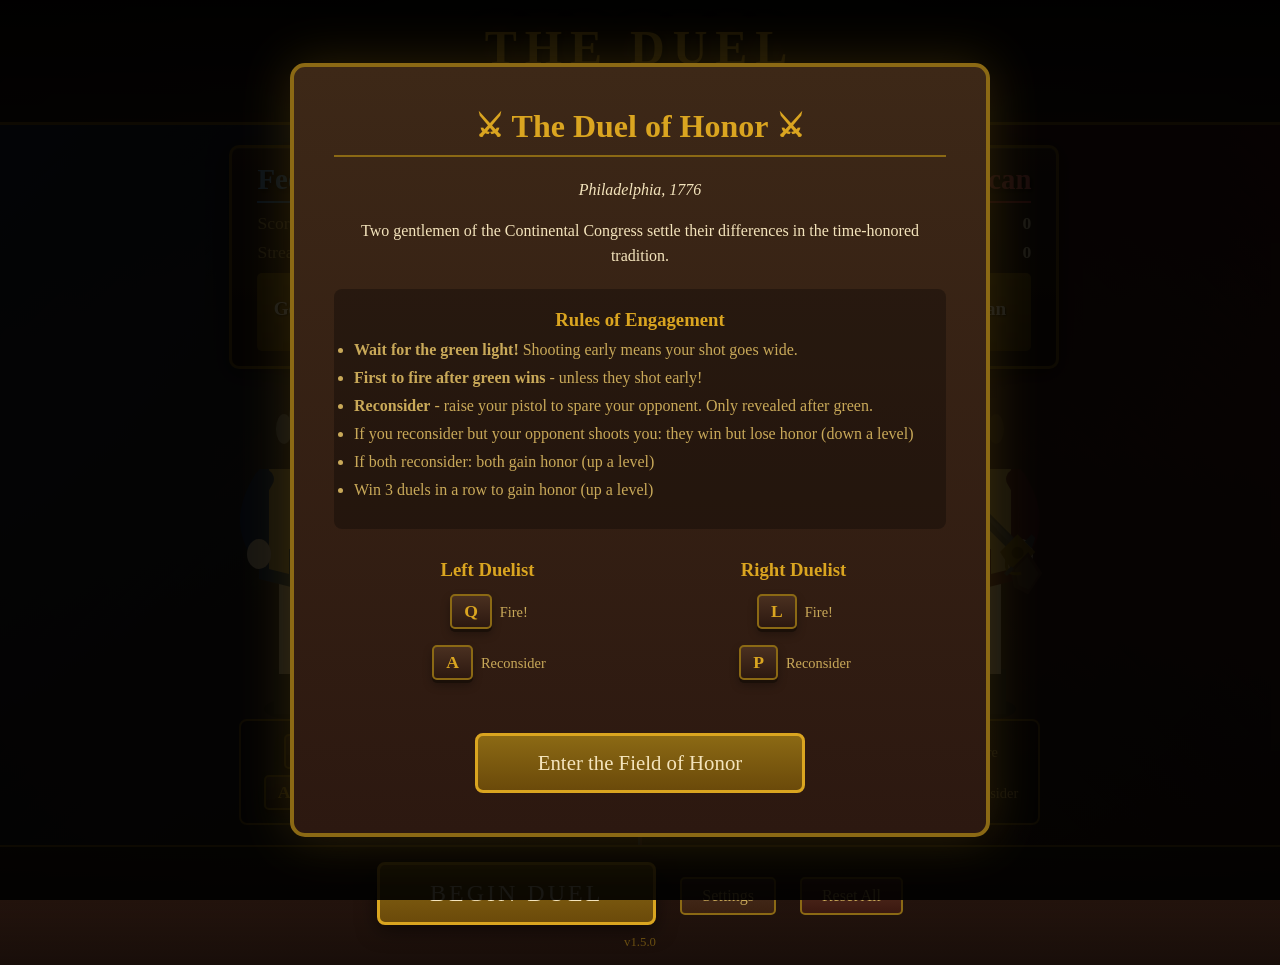
==== commit 2fad2101: "Improve stats display with big visual indicators (v1.5.0) - Add prominent shots remaining display on" ====
--- a/duel/index.html
+++ b/duel/index.html
@@ -774,41 +774,122 @@
             background: linear-gradient(to bottom, #4a3020, #3a2010);
         }
 
-        /* Shot indicator */
-        .shots-display {
+        /* Stats display - shots and accuracy on outside of character */
+        .stats-display {
             position: absolute;
-            bottom: 200px;
-            font-size: 1.2rem;
+            top: 50%;
+            transform: translateY(-50%);
+            display: flex;
+            flex-direction: column;
+            align-items: center;
+            gap: 15px;
+            z-index: 10;
+        }
+
+        .player-left .stats-display {
+            left: 20px;
+        }
+
+        .player-right .stats-display {
+            right: 20px;
+        }
+
+        .shots-remaining {
+            display: flex;
+            flex-direction: column;
+            align-items: center;
+            gap: 8px;
+        }
+
+        .shots-number {
+            font-size: 3rem;
+            font-weight: bold;
             color: #c9a959;
-            text-align: center;
-        }
-
-        .player-left .shots-display {
-            left: 50%;
-            transform: translateX(-50%);
-        }
-
-        .player-right .shots-display {
-            right: 50%;
-            transform: translateX(50%);
-        }
-
-        .shots-display .shot-dot {
-            display: inline-block;
-            width: 12px;
-            height: 12px;
+            text-shadow: 2px 2px 4px rgba(0,0,0,0.8);
+            line-height: 1;
+        }
+
+        .player-left .shots-number {
+            color: #6ab7ff;
+        }
+
+        .player-right .shots-number {
+            color: #ff6b6b;
+        }
+
+        .shots-dots {
+            display: flex;
+            flex-wrap: wrap;
+            justify-content: center;
+            gap: 6px;
+            max-width: 80px;
+        }
+
+        .shots-dots .shot-dot {
+            width: 18px;
+            height: 18px;
             border-radius: 50%;
-            background: #8b6914;
-            margin: 0 3px;
-            transition: background 0.2s ease;
-        }
-
-        .shots-display .shot-dot.used {
-            background: #3a2010;
-        }
-
-        .shots-display .shot-dot.hit {
-            background: #4a9;
+            background: #c9a959;
+            box-shadow: 0 0 8px rgba(201, 169, 89, 0.5);
+            transition: all 0.2s ease;
+        }
+
+        .player-left .shots-dots .shot-dot {
+            background: #6ab7ff;
+            box-shadow: 0 0 8px rgba(106, 183, 255, 0.5);
+        }
+
+        .player-right .shots-dots .shot-dot {
+            background: #ff6b6b;
+            box-shadow: 0 0 8px rgba(255, 107, 107, 0.5);
+        }
+
+        .shots-dots .shot-dot.used {
+            background: #3a3a3a;
+            box-shadow: none;
+            opacity: 0.4;
+        }
+
+        .accuracy-display {
+            display: flex;
+            flex-direction: column;
+            align-items: center;
+            gap: 4px;
+        }
+
+        .accuracy-display.hidden {
+            display: none;
+        }
+
+        .accuracy-label {
+            font-size: 0.8rem;
+            color: #888;
+            text-transform: uppercase;
+            letter-spacing: 1px;
+        }
+
+        .accuracy-percent {
+            font-size: 2.5rem;
+            font-weight: bold;
+            color: #4a9;
+            text-shadow: 2px 2px 4px rgba(0,0,0,0.8);
+            line-height: 1;
+        }
+
+        .accuracy-percent.low {
+            color: #c44;
+        }
+
+        .accuracy-percent.medium {
+            color: #ca4;
+        }
+
+        .accuracy-percent.high {
+            color: #4a9;
+        }
+
+        .stats-display.hidden {
+            display: none;
         }
 
         /* Instructions Modal */
@@ -1110,7 +1191,16 @@
                         </div>
                     </div>
                     <div class="action-display" id="leftAction"></div>
-                    <div class="shots-display" id="leftShots"></div>
+                    <div class="stats-display hidden" id="leftStats">
+                        <div class="shots-remaining">
+                            <div class="shots-number" id="leftShotsNumber">6</div>
+                            <div class="shots-dots" id="leftShotsDots"></div>
+                        </div>
+                        <div class="accuracy-display hidden" id="leftAccuracy">
+                            <div class="accuracy-label">Accuracy</div>
+                            <div class="accuracy-percent" id="leftAccuracyPercent">30%</div>
+                        </div>
+                    </div>
                 </div>
 
                 <div class="controls-display">
@@ -1235,7 +1325,16 @@
                         </div>
                     </div>
                     <div class="action-display" id="rightAction"></div>
-                    <div class="shots-display" id="rightShots"></div>
+                    <div class="stats-display hidden" id="rightStats">
+                        <div class="shots-remaining">
+                            <div class="shots-number" id="rightShotsNumber">6</div>
+                            <div class="shots-dots" id="rightShotsDots"></div>
+                        </div>
+                        <div class="accuracy-display hidden" id="rightAccuracy">
+                            <div class="accuracy-label">Accuracy</div>
+                            <div class="accuracy-percent" id="rightAccuracyPercent">30%</div>
+                        </div>
+                    </div>
                 </div>
 
                 <div class="controls-display">
@@ -1250,7 +1349,7 @@
             <button class="start-btn" id="startBtn" onclick="toggleDuel()">Begin Duel</button>
             <button class="settings-btn" onclick="openSettings()">Settings</button>
             <button class="reset-btn" onclick="resetGame()">Reset All</button>
-            <div class="version">v1.4.0</div>
+            <div class="version">v1.5.0</div>
         </footer>
     </div>
 
@@ -1461,39 +1560,105 @@
             }
         }
 
+        // Accuracy update interval
+        let accuracyUpdateInterval = null;
+
         // Calculate hit chance with aim bonus
         function calculateHitChance(player) {
             let chance = settings.hitChance;
 
             if (settings.aimBonus && gameState.greenLightTime) {
-                const lastShotTime = gameState[player + 'LastShotTime'] || gameState.greenLightTime;
-                const timeSinceLastShot = Date.now() - lastShotTime;
-                const bonusIntervals = Math.floor(timeSinceLastShot / 500); // +5% per 0.5s
+                const timeSinceGreen = Date.now() - gameState.greenLightTime;
+                const bonusIntervals = Math.floor(timeSinceGreen / 100); // +5% per 0.1s
                 chance += bonusIntervals * 5;
             }
 
             return Math.min(100, chance);
         }
 
-        // Update shots display
-        function updateShotsDisplay() {
+        // Update stats display (shots and accuracy)
+        function updateStatsDisplay() {
             ['left', 'right'].forEach(player => {
-                const el = document.getElementById(player + 'Shots');
-                if (!el) return;
-
-                if (settings.maxShots >= 99) {
-                    el.innerHTML = ''; // Hide for unlimited
+                const statsEl = document.getElementById(player + 'Stats');
+                const numberEl = document.getElementById(player + 'ShotsNumber');
+                const dotsEl = document.getElementById(player + 'ShotsDots');
+                const accuracyEl = document.getElementById(player + 'Accuracy');
+                const percentEl = document.getElementById(player + 'AccuracyPercent');
+
+                if (!statsEl) return;
+
+                // Check if we should show stats (limited shots or aim bonus mode)
+                const showShots = settings.maxShots < 99;
+                const showAccuracy = settings.aimBonus && gameState.greenLight;
+
+                if (!showShots && !showAccuracy) {
+                    statsEl.classList.add('hidden');
                     return;
                 }
 
-                const used = gameState[player + 'ShotsUsed'];
-                let html = '';
-                for (let i = 0; i < settings.maxShots; i++) {
-                    const cls = i < used ? 'shot-dot used' : 'shot-dot';
-                    html += `<span class="${cls}"></span>`;
+                statsEl.classList.remove('hidden');
+
+                // Update shots remaining
+                if (showShots) {
+                    const used = gameState[player + 'ShotsUsed'];
+                    const remaining = settings.maxShots - used;
+
+                    numberEl.textContent = remaining;
+                    numberEl.parentElement.style.display = 'flex';
+
+                    // Build dots
+                    let dotsHtml = '';
+                    for (let i = 0; i < settings.maxShots; i++) {
+                        const cls = i < used ? 'shot-dot used' : 'shot-dot';
+                        dotsHtml += `<span class="${cls}"></span>`;
+                    }
+                    dotsEl.innerHTML = dotsHtml;
+                } else {
+                    numberEl.parentElement.style.display = 'none';
                 }
-                el.innerHTML = html;
+
+                // Update accuracy display
+                if (showAccuracy) {
+                    accuracyEl.classList.remove('hidden');
+                    const accuracy = calculateHitChance(player);
+                    percentEl.textContent = accuracy + '%';
+
+                    // Color based on accuracy level
+                    percentEl.classList.remove('low', 'medium', 'high');
+                    if (accuracy < 50) {
+                        percentEl.classList.add('low');
+                    } else if (accuracy < 80) {
+                        percentEl.classList.add('medium');
+                    } else {
+                        percentEl.classList.add('high');
+                    }
+                } else {
+                    accuracyEl.classList.add('hidden');
+                }
             });
+        }
+
+        // Start accuracy update loop
+        function startAccuracyUpdates() {
+            if (accuracyUpdateInterval) {
+                clearInterval(accuracyUpdateInterval);
+            }
+            if (settings.aimBonus) {
+                accuracyUpdateInterval = setInterval(updateStatsDisplay, 100);
+            }
+        }
+
+        // Stop accuracy update loop
+        function stopAccuracyUpdates() {
+            if (accuracyUpdateInterval) {
+                clearInterval(accuracyUpdateInterval);
+                accuracyUpdateInterval = null;
+            }
+        }
+
+        // Legacy function name for compatibility
+        function updateShotsDisplay() {
+            updateStatsDisplay();
         }
 
         // Load from localStorage
@@ -1564,6 +1729,11 @@
                 clearTimeout(gameState.standoffTimeout);
                 gameState.standoffTimeout = null;
             }
+
+            // Stop accuracy updates and hide stats
+            stopAccuracyUpdates();
+            document.getElementById('leftStats').classList.add('hidden');
+            document.getElementById('rightStats').classList.add('hidden');
 
             // Reset visual states
             const leftPistol = document.getElementById('leftPistol');
@@ -1631,6 +1801,11 @@
             resetRound();
             gameState.inProgress = true;
 
+            // Show stats display at start if limited ammo mode
+            if (settings.maxShots < 99) {
+                updateStatsDisplay();
+            }
+
             // Random timing for each light (F1 style)
             const baseTiming = 800;
             const variance = 400;
@@ -1656,8 +1831,9 @@
             document.getElementById('lightGreen1').classList.add('green-on');
             document.getElementById('lightGreen2').classList.add('green-on');
 
-            // Initialize shots display
-            updateShotsDisplay();
+            // Initialize stats display and start accuracy updates
+            updateStatsDisplay();
+            startAccuracyUpdates();
 
             // Check if both players already shot early (before green)
             // In the new system, we need both to have either hit or run out of shots, or reconsider
@@ -1843,6 +2019,9 @@
                 clearTimeout(gameState.standoffTimeout);
                 gameState.standoffTimeout = null;
             }
+
+            // Stop accuracy updates
+            stopAccuracyUpdates();
 
             // Determine outcome using new hit-based system
             let result = determineWinner();
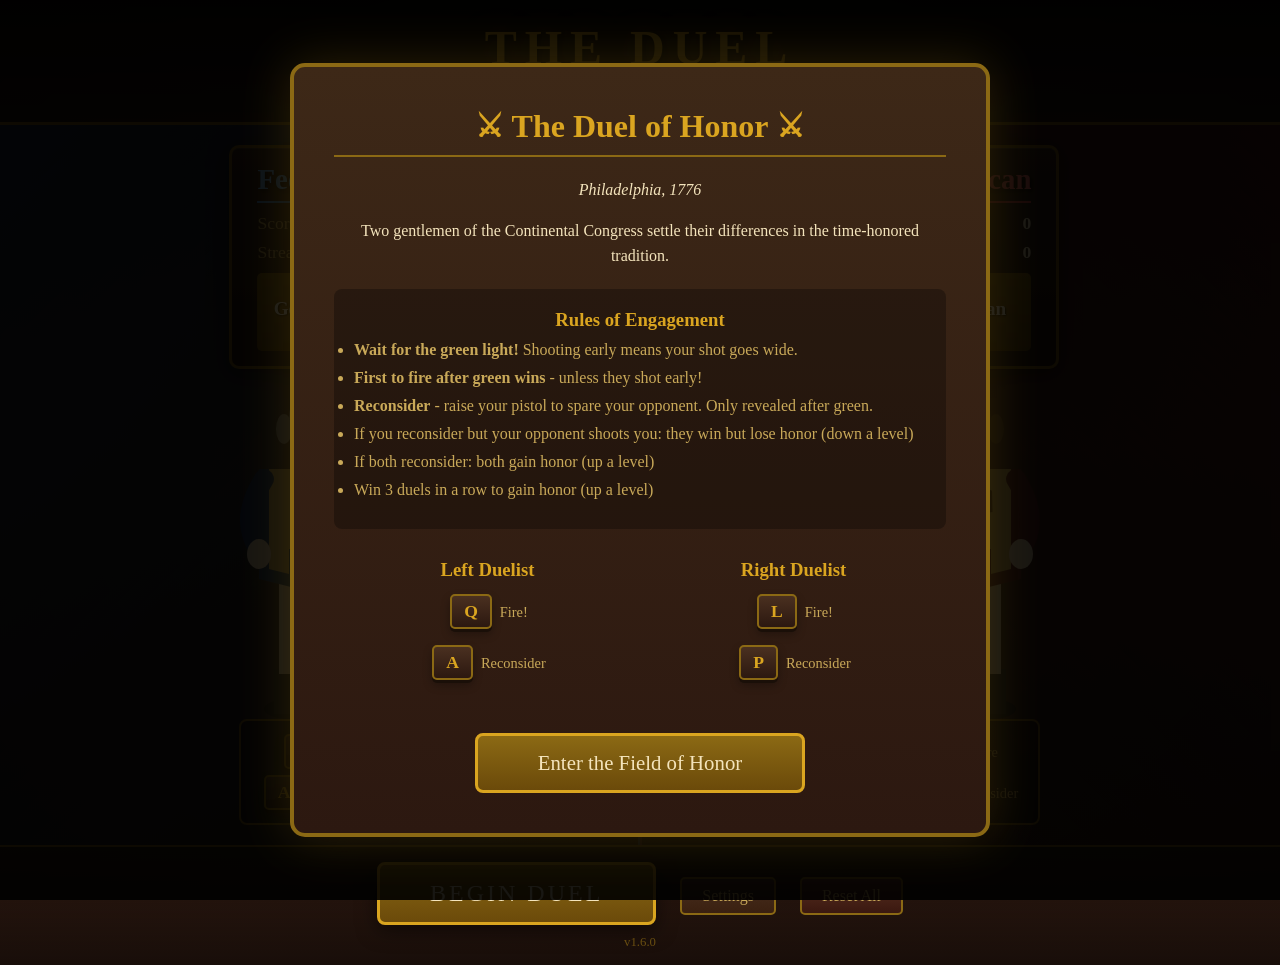
==== commit 89d6f2f5: "Fix gun and stats positioning, add gun fall animation (v1.6.0) - Move stats display to outer edges o" ====
--- a/duel/index.html
+++ b/duel/index.html
@@ -33,25 +33,25 @@
         }
 
         @keyframes recoil-left {
-            0% { transform: rotate(-45deg) translateX(0); }
-            20% { transform: rotate(-30deg) translateX(-10px); }
-            100% { transform: rotate(-45deg) translateX(0); }
+            0% { transform: rotate(-10deg); }
+            30% { transform: rotate(-25deg) translateX(-8px); }
+            100% { transform: rotate(-10deg); }
         }
 
         @keyframes recoil-right {
-            0% { transform: rotate(45deg) scaleX(-1) translateX(0); }
-            20% { transform: rotate(30deg) scaleX(-1) translateX(-10px); }
-            100% { transform: rotate(45deg) scaleX(-1) translateX(0); }
+            0% { transform: rotate(10deg) scaleX(-1); }
+            30% { transform: rotate(25deg) scaleX(-1) translateX(8px); }
+            100% { transform: rotate(10deg) scaleX(-1); }
         }
 
         @keyframes raise-left {
-            0% { transform: rotate(-45deg); }
-            100% { transform: rotate(-120deg); }
+            0% { transform: rotate(-10deg); }
+            100% { transform: rotate(-90deg) translateY(-20px); }
         }
 
         @keyframes raise-right {
-            0% { transform: rotate(45deg) scaleX(-1); }
-            100% { transform: rotate(120deg) scaleX(-1); }
+            0% { transform: rotate(10deg) scaleX(-1); }
+            100% { transform: rotate(90deg) scaleX(-1) translateY(-20px); }
         }
 
         @keyframes celebrate {
@@ -74,6 +74,18 @@
         @keyframes defeat-fall-right {
             0% { transform: scaleX(-1) rotate(0deg) translateY(0); }
             100% { transform: scaleX(-1) rotate(-85deg) translateY(30px) translateX(-40px); transform-origin: bottom center; }
+        }
+
+        @keyframes gun-fall-left {
+            0% { transform: rotate(-10deg); opacity: 1; }
+            50% { transform: rotate(45deg) translateY(50px) translateX(30px); opacity: 1; }
+            100% { transform: rotate(90deg) translateY(120px) translateX(20px); opacity: 0.7; }
+        }
+
+        @keyframes gun-fall-right {
+            0% { transform: rotate(10deg) scaleX(-1); opacity: 1; }
+            50% { transform: rotate(-45deg) scaleX(-1) translateY(50px) translateX(-30px); opacity: 1; }
+            100% { transform: rotate(-90deg) scaleX(-1) translateY(120px) translateX(-20px); opacity: 0.7; }
         }
 
         body {
@@ -293,31 +305,33 @@
 
         .pistol-container {
             position: absolute;
-            width: 120px;
-            height: 60px;
+            width: 100px;
+            height: 50px;
             transition: transform 0.3s ease;
         }
 
+        /* Left player - gun held at right side, pointing right toward opponent */
         .player-left .pistol-container {
-            right: -20px;
-            top: 100px;
-            transform: rotate(-45deg);
+            right: -60px;
+            top: 85px;
+            transform: rotate(-10deg);
             transform-origin: left center;
         }
 
+        /* Right player - gun held at left side, pointing left toward opponent */
         .player-right .pistol-container {
-            left: -20px;
-            top: 100px;
-            transform: rotate(45deg) scaleX(-1);
+            left: -60px;
+            top: 85px;
+            transform: rotate(10deg) scaleX(-1);
             transform-origin: right center;
         }
 
         .pistol-container.firing-left {
-            animation: recoil-left 0.3s ease-out;
+            animation: recoil-left 0.15s ease-out;
         }
 
         .pistol-container.firing-right {
-            animation: recoil-right 0.3s ease-out;
+            animation: recoil-right 0.15s ease-out;
         }
 
         .pistol-container.raised-left {
@@ -326,6 +340,15 @@
 
         .pistol-container.raised-right {
             animation: raise-right 0.5s ease-out forwards;
+        }
+
+        /* Gun falls when player is defeated */
+        .duelist.defeated .pistol-container {
+            animation: gun-fall-left 0.8s ease-in forwards;
+        }
+
+        .player-right .duelist.defeated .pistol-container {
+            animation: gun-fall-right 0.8s ease-in forwards;
         }
 
         .smoke-effect {
@@ -343,13 +366,13 @@
         }
 
         .player-left .smoke-effect {
-            right: -60px;
-            top: 80px;
+            right: -100px;
+            top: 70px;
         }
 
         .player-right .smoke-effect {
-            left: -60px;
-            top: 80px;
+            left: -100px;
+            top: 70px;
         }
 
         /* Controls Display */
@@ -784,14 +807,20 @@
             align-items: center;
             gap: 15px;
             z-index: 10;
+            background: rgba(0,0,0,0.5);
+            padding: 15px 10px;
+            border-radius: 10px;
+            border: 2px solid rgba(139,105,20,0.5);
         }
 
         .player-left .stats-display {
-            left: 20px;
+            left: 10px;
+            right: auto;
         }
 
         .player-right .stats-display {
-            right: 20px;
+            right: 10px;
+            left: auto;
         }
 
         .shots-remaining {
@@ -1349,7 +1378,7 @@
             <button class="start-btn" id="startBtn" onclick="toggleDuel()">Begin Duel</button>
             <button class="settings-btn" onclick="openSettings()">Settings</button>
             <button class="reset-btn" onclick="resetGame()">Reset All</button>
-            <div class="version">v1.5.0</div>
+            <div class="version">v1.6.0</div>
         </footer>
     </div>
 
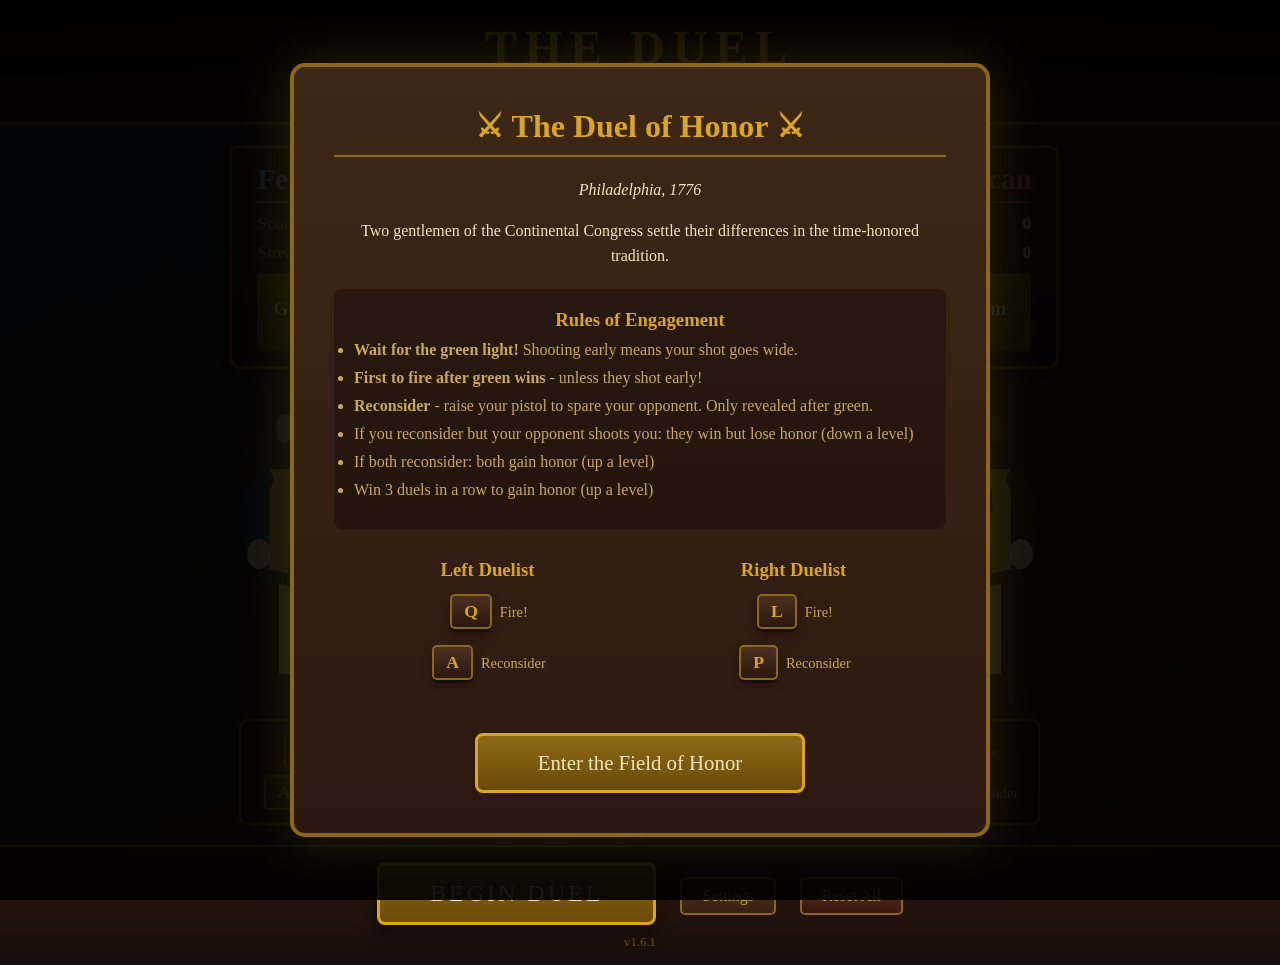
==== commit 8e937a59: "Fix stats positioning and gun fall animation (v1.6.1) - Move stats-display to be direct child of pla" ====
--- a/duel/index.html
+++ b/duel/index.html
@@ -77,15 +77,33 @@
         }
 
         @keyframes gun-fall-left {
-            0% { transform: rotate(-10deg); opacity: 1; }
-            50% { transform: rotate(45deg) translateY(50px) translateX(30px); opacity: 1; }
-            100% { transform: rotate(90deg) translateY(120px) translateX(20px); opacity: 0.7; }
+            0% {
+                transform: rotate(-10deg);
+                opacity: 1;
+            }
+            40% {
+                transform: rotate(60deg) translateY(80px) translateX(-40px);
+                opacity: 1;
+            }
+            100% {
+                transform: rotate(95deg) translateY(180px) translateX(-60px);
+                opacity: 0.8;
+            }
         }
 
         @keyframes gun-fall-right {
-            0% { transform: rotate(10deg) scaleX(-1); opacity: 1; }
-            50% { transform: rotate(-45deg) scaleX(-1) translateY(50px) translateX(-30px); opacity: 1; }
-            100% { transform: rotate(-90deg) scaleX(-1) translateY(120px) translateX(-20px); opacity: 0.7; }
+            0% {
+                transform: rotate(10deg) scaleX(-1);
+                opacity: 1;
+            }
+            40% {
+                transform: rotate(-60deg) scaleX(-1) translateY(80px) translateX(40px);
+                opacity: 1;
+            }
+            100% {
+                transform: rotate(-95deg) scaleX(-1) translateY(180px) translateX(60px);
+                opacity: 0.8;
+            }
         }
 
         body {
@@ -1220,15 +1238,16 @@
                         </div>
                     </div>
                     <div class="action-display" id="leftAction"></div>
-                    <div class="stats-display hidden" id="leftStats">
-                        <div class="shots-remaining">
-                            <div class="shots-number" id="leftShotsNumber">6</div>
-                            <div class="shots-dots" id="leftShotsDots"></div>
-                        </div>
-                        <div class="accuracy-display hidden" id="leftAccuracy">
-                            <div class="accuracy-label">Accuracy</div>
-                            <div class="accuracy-percent" id="leftAccuracyPercent">30%</div>
-                        </div>
+                </div>
+
+                <div class="stats-display hidden" id="leftStats">
+                    <div class="shots-remaining">
+                        <div class="shots-number" id="leftShotsNumber">6</div>
+                        <div class="shots-dots" id="leftShotsDots"></div>
+                    </div>
+                    <div class="accuracy-display hidden" id="leftAccuracy">
+                        <div class="accuracy-label">Accuracy</div>
+                        <div class="accuracy-percent" id="leftAccuracyPercent">30%</div>
                     </div>
                 </div>
 
@@ -1354,15 +1373,16 @@
                         </div>
                     </div>
                     <div class="action-display" id="rightAction"></div>
-                    <div class="stats-display hidden" id="rightStats">
-                        <div class="shots-remaining">
-                            <div class="shots-number" id="rightShotsNumber">6</div>
-                            <div class="shots-dots" id="rightShotsDots"></div>
-                        </div>
-                        <div class="accuracy-display hidden" id="rightAccuracy">
-                            <div class="accuracy-label">Accuracy</div>
-                            <div class="accuracy-percent" id="rightAccuracyPercent">30%</div>
-                        </div>
+                </div>
+
+                <div class="stats-display hidden" id="rightStats">
+                    <div class="shots-remaining">
+                        <div class="shots-number" id="rightShotsNumber">6</div>
+                        <div class="shots-dots" id="rightShotsDots"></div>
+                    </div>
+                    <div class="accuracy-display hidden" id="rightAccuracy">
+                        <div class="accuracy-label">Accuracy</div>
+                        <div class="accuracy-percent" id="rightAccuracyPercent">30%</div>
                     </div>
                 </div>
 
@@ -1378,7 +1398,7 @@
             <button class="start-btn" id="startBtn" onclick="toggleDuel()">Begin Duel</button>
             <button class="settings-btn" onclick="openSettings()">Settings</button>
             <button class="reset-btn" onclick="resetGame()">Reset All</button>
-            <div class="version">v1.6.0</div>
+            <div class="version">v1.6.1</div>
         </footer>
     </div>
 
